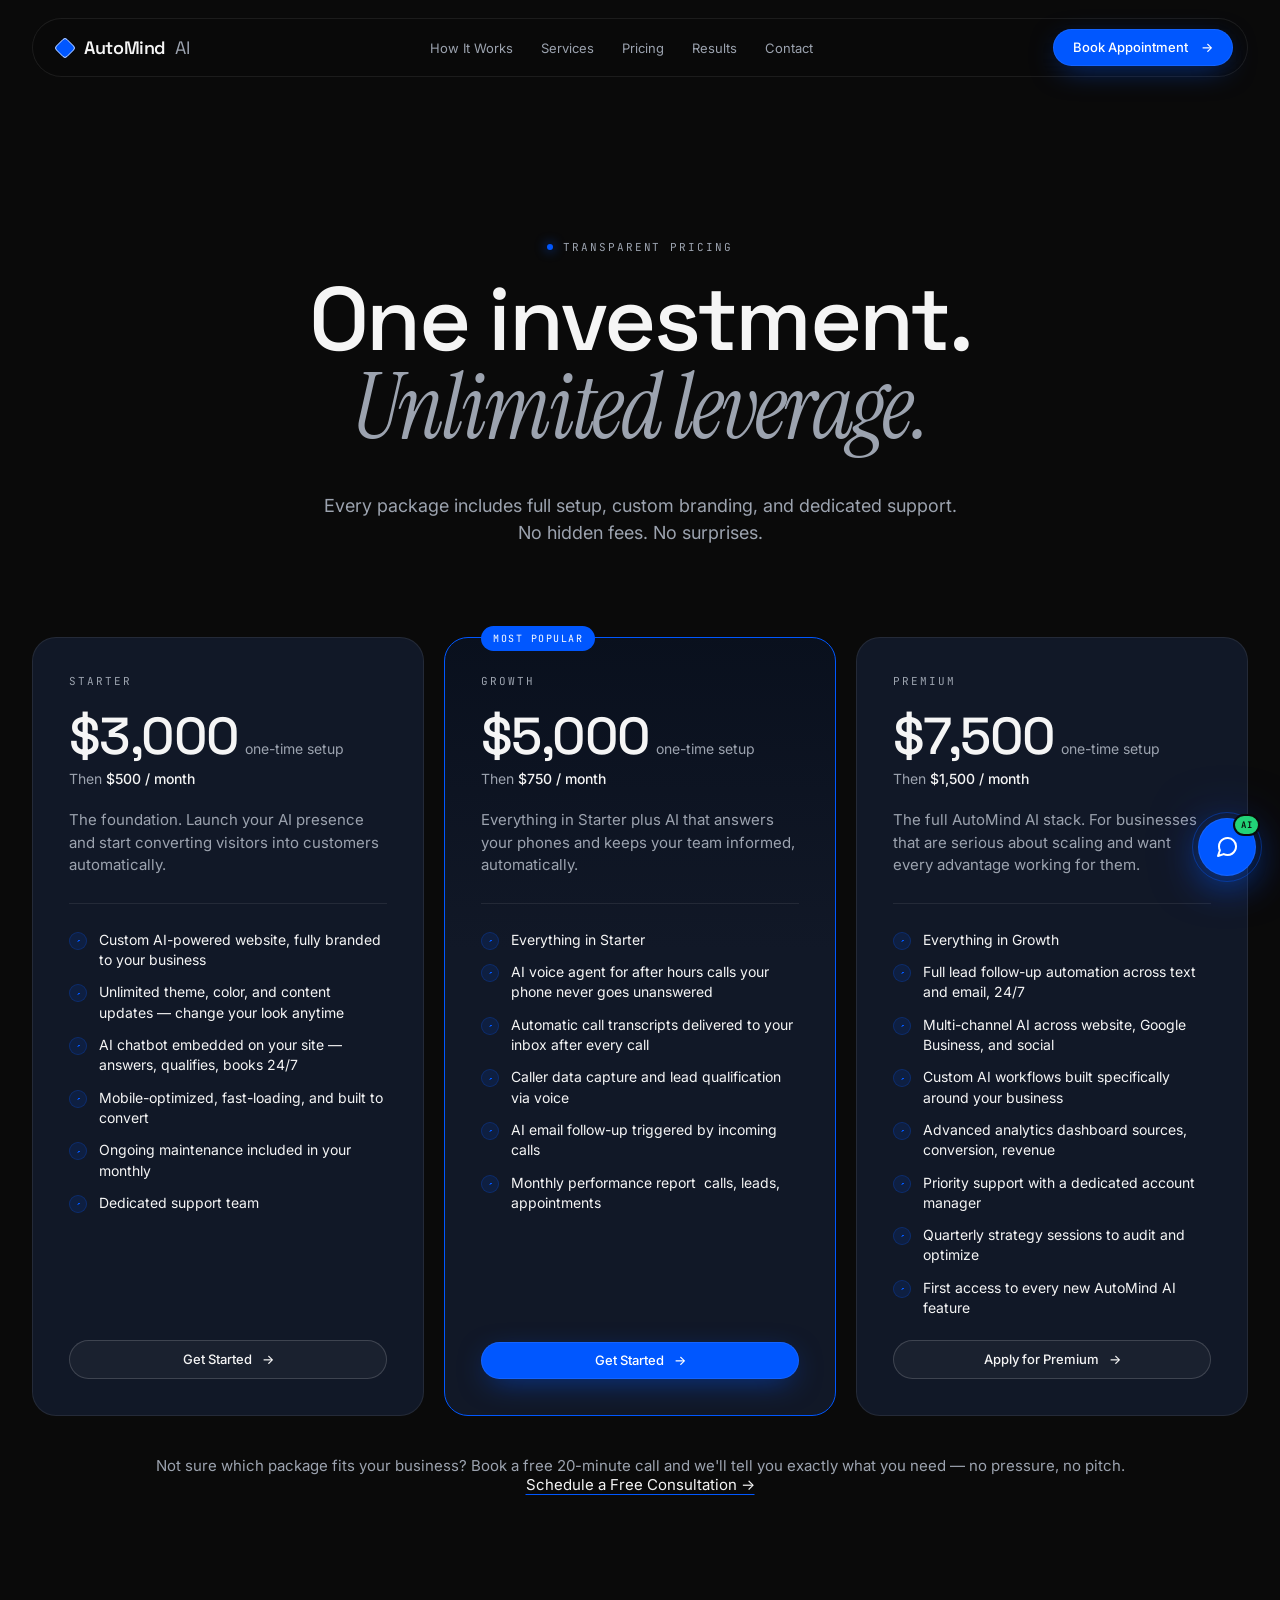
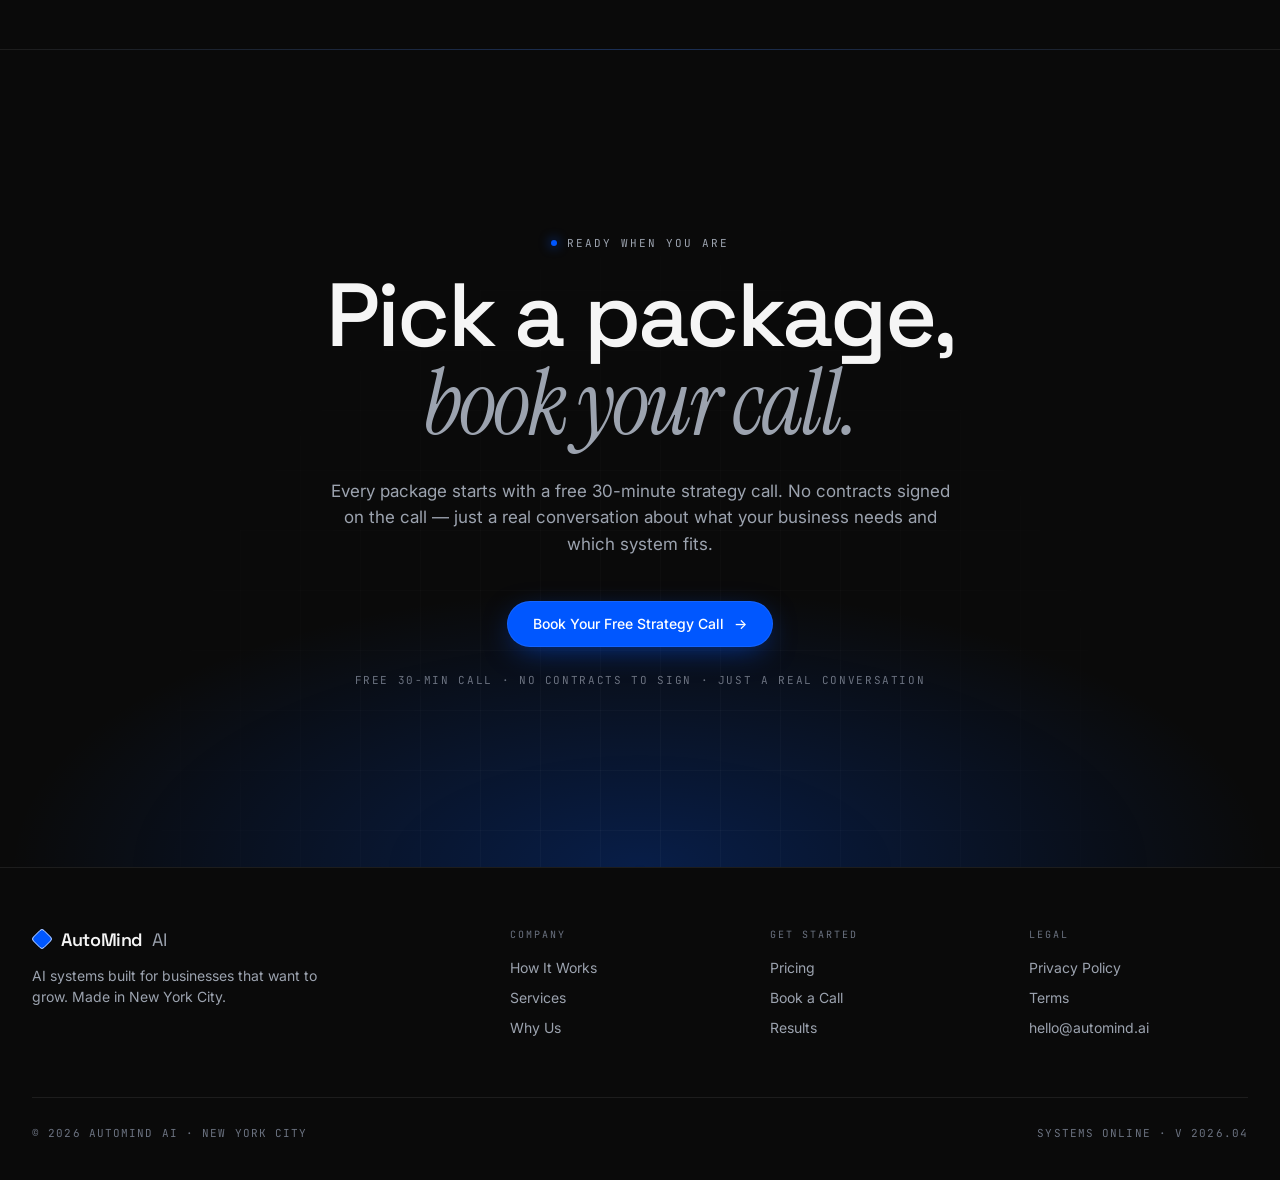
==== pricing.html @ 64a2c680 "Split site into index, pricing, and booking pages - pricing.html: moved Pricing section out of homep" ====
<!DOCTYPE html><html lang="en"><head>


<meta charset="utf-8">
<meta name="viewport" content="width=device-width,initial-scale=1">
<script>
  history.scrollRestoration = 'manual';
  if (location.hash) history.replaceState(null, '', location.pathname + location.search);
  window.scrollTo(0, 0);
  window.addEventListener('load', function () { window.scrollTo(0, 0); });
</script>
<title>Pricing — AutoMind AI</title>
<meta name="description" content="AutoMind AI builds done-for-you artificial intelligence systems for New York City businesses — AI chat, voice agents, and lead follow-up automation.">
<link rel="preconnect" href="https://fonts.googleapis.com">
<link rel="preconnect" href="https://fonts.gstatic.com" crossorigin="">
<link href="https://fonts.googleapis.com/css2?family=Space+Grotesk:wght@400;500;600;700&amp;family=Inter:wght@400;500;600&amp;family=JetBrains+Mono:wght@400;500&amp;family=Instrument+Serif&amp;display=swap" rel="stylesheet">
<style>
/* AutoMind AI — shared styles */
html { scroll-behavior: smooth; }
body { overflow-anchor: none; cursor: default; }
* { user-select: none; }
input, textarea { user-select: text; }
a, button, [role="button"], .btn, nav a, .nav a { cursor: pointer; }
:root {
  --bg: #0A0A0A;
  --surface: #111827;
  --surface-2: #0E1420;
  --text: #F5F5F5;
  --text-muted: #9CA3AF;
  --text-dim: #6B7280;
  --accent: #0057FF;
  --accent-soft: rgba(0, 87, 255, 0.12);
  --accent-border: rgba(0, 87, 255, 0.24);
  --border: rgba(255, 255, 255, 0.08);
  --border-strong: rgba(255, 255, 255, 0.16);
  --border-blue: rgba(64, 120, 255, 0.22);
  --font-display: "Space Grotesk", "Inter", system-ui, sans-serif;
  --font-body: "Inter", system-ui, sans-serif;
  --font-mono: "JetBrains Mono", ui-monospace, monospace;
}
* { box-sizing: border-box; }
html, body { margin: 0; padding: 0; background: var(--bg); color: var(--text); font-family: var(--font-body); -webkit-font-smoothing: antialiased; }
body { overflow-x: hidden; }
a { color: inherit; text-decoration: none; }
button { font-family: inherit; cursor: pointer; border: none; background: none; color: inherit; }
.eyebrow { font-family: var(--font-mono); font-size: 11px; letter-spacing: 0.18em; text-transform: uppercase; color: var(--text-muted); display: inline-flex; align-items: center; gap: 10px; }
.eyebrow::before { content: ""; width: 6px; height: 6px; border-radius: 50%; background: var(--accent); box-shadow: 0 0 12px var(--accent); }
.h1, .h2, .h3 { font-family: var(--font-display); font-weight: 500; letter-spacing: -0.03em; line-height: 0.98; margin: 0; text-wrap: balance; }
.h1 { font-size: clamp(44px, 7vw, 104px); }
.h2 { font-size: clamp(36px, 5.2vw, 72px); }
.h3 { font-size: clamp(22px, 2.2vw, 30px); font-weight: 500; letter-spacing: -0.02em; line-height: 1.1; }
.dim { color: var(--text-muted); font-style: normal; }
.body-text { color: var(--text-muted); font-size: 17px; line-height: 1.55; max-width: 58ch; text-wrap: pretty; }
.container { max-width: 1280px; margin: 0 auto; padding: 0 32px; }
section { padding: 140px 0; border-top: 1px solid var(--border); position: relative; }
section:first-of-type { border-top: none; }
.nav { position: fixed; top: 0; left: 0; right: 0; z-index: 100; padding: 18px 32px; display: flex; justify-content: center; pointer-events: none; }
.nav-inner { pointer-events: auto; display: flex; align-items: center; justify-content: space-between; width: 100%; max-width: 1280px; padding: 10px 14px 10px 22px; background: rgba(10, 10, 10, 0.55); backdrop-filter: blur(18px) saturate(150%); -webkit-backdrop-filter: blur(18px) saturate(150%); border: 1px solid var(--border); border-radius: 999px; }
.logo { font-family: var(--font-display); font-weight: 600; font-size: 18px; letter-spacing: -0.02em; display: flex; align-items: center; gap: 9px; }
.logo-mark { width: 20px; height: 20px; position: relative; display: inline-block; }
.logo-mark::before, .logo-mark::after { content: ""; position: absolute; inset: 0; border-radius: 4px; }
.logo-mark::before { background: var(--accent); transform: rotate(45deg) scale(0.78); }
.logo-mark::after { border: 1.5px solid var(--text); border-radius: 4px; transform: rotate(45deg) scale(0.78); }
.nav-links { display: flex; gap: 28px; font-size: 13px; color: var(--text-muted); }
.nav-links a { transition: color 0.2s; }
.nav-links a:hover { color: var(--text); }
.btn { display: inline-flex; align-items: center; gap: 10px; padding: 12px 20px; border-radius: 999px; font-size: 13px; font-weight: 500; transition: all 0.22s ease; white-space: nowrap; line-height: 1; }
.btn-primary { background: var(--accent); color: #fff; box-shadow: 0 0 0 1px rgba(255,255,255,0.08) inset, 0 8px 30px -8px rgba(0, 87, 255, 0.6); }
.btn-primary:hover { transform: translateY(-1px); box-shadow: 0 0 0 1px rgba(255,255,255,0.12) inset, 0 14px 38px -10px rgba(0, 87, 255, 0.85); }
.btn-ghost { background: rgba(255,255,255,0.04); border: 1px solid var(--border-strong); color: var(--text); }
.btn-ghost:hover { background: rgba(255,255,255,0.08); border-color: rgba(255,255,255,0.28); }
.btn-lg { padding: 16px 26px; font-size: 14px; }
.arrow { display: inline-block; transition: transform 0.2s; }
.btn:hover .arrow { transform: translateX(3px); }
.hero { position: relative; min-height: 100vh; padding: 0; border-top: none; overflow: hidden; display: flex; align-items: center; }
.hero-video { position: absolute; inset: 0; width: 100%; height: 100%; object-fit: cover; z-index: 0; filter: brightness(0.55) contrast(1.05) saturate(0.9); }
.hero-overlay { position: absolute; inset: 0; z-index: 1; background: linear-gradient(90deg, rgba(10,10,10,0.92) 0%, rgba(10,10,10,0.55) 45%, rgba(10,10,10,0.15) 80%, rgba(10,10,10,0.6) 100%), linear-gradient(180deg, rgba(10,10,10,0.4) 0%, rgba(10,10,10,0) 30%, rgba(10,10,10,0) 70%, rgba(10,10,10,0.95) 100%); }
.hero-grid { position: absolute; inset: 0; z-index: 2; background-image: linear-gradient(rgba(255,255,255,0.025) 1px, transparent 1px), linear-gradient(90deg, rgba(255,255,255,0.025) 1px, transparent 1px); background-size: 72px 72px; mask-image: radial-gradient(ellipse at center, black 30%, transparent 80%); -webkit-mask-image: radial-gradient(ellipse at center, black 30%, transparent 80%); }
.hero-content { position: relative; z-index: 3; width: 100%; padding: 160px 32px 120px; }
.hero-inner { max-width: 980px; margin-left: max(32px, calc((100vw - 1280px)/2 + 32px)); }
.hero h1 { font-family: var(--font-display); font-weight: 500; font-size: clamp(52px, 8vw, 120px); line-height: 0.94; letter-spacing: -0.04em; margin: 22px 0 0; max-width: 15ch; text-wrap: balance; }
.hero h1 em { font-style: italic; font-family: "Instrument Serif", "Space Grotesk", serif; font-weight: 400; color: var(--text-muted); }
.hero-sub { margin: 30px 0 0; max-width: 56ch; color: var(--text-muted); font-size: 17px; line-height: 1.55; }
.hero-ctas { margin-top: 44px; display: flex; gap: 14px; flex-wrap: wrap; }
.hero-trust { margin-top: 36px; display: flex; gap: 20px; align-items: center; font-family: var(--font-mono); font-size: 11px; color: var(--text-dim); letter-spacing: 0.1em; text-transform: uppercase; flex-wrap: wrap; }
.hero-trust .dot { width: 4px; height: 4px; border-radius: 50%; background: var(--text-dim); }
.hero-meta { position: absolute; z-index: 3; bottom: 36px; right: 36px; display: flex; flex-direction: column; align-items: flex-end; gap: 6px; font-family: var(--font-mono); font-size: 10px; letter-spacing: 0.15em; text-transform: uppercase; color: var(--text-dim); }
.hero-meta .live { display: flex; align-items: center; gap: 8px; color: var(--text); }
.hero-meta .live::before { content: ""; width: 6px; height: 6px; border-radius: 50%; background: #22d377; box-shadow: 0 0 10px #22d377; animation: pulse 1.8s ease-in-out infinite; }
@keyframes pulse { 0%, 100% { opacity: 1; } 50% { opacity: 0.3; } }
.hero-corner { position: absolute; z-index: 3; bottom: 36px; left: 36px; font-family: var(--font-mono); font-size: 10px; letter-spacing: 0.15em; text-transform: uppercase; color: var(--text-dim); display: flex; gap: 14px; }
.trust-bar { padding: 48px 0; border-top: 1px solid var(--border); border-bottom: 1px solid var(--border); overflow: hidden; }
.trust-bar .label { font-family: var(--font-mono); font-size: 10px; letter-spacing: 0.2em; text-transform: uppercase; color: var(--text-dim); text-align: center; margin-bottom: 28px; }
.marquee { display: flex; overflow: hidden; mask-image: linear-gradient(90deg, transparent, black 10%, black 90%, transparent); }
.marquee-track { display: flex; gap: 56px; animation: marquee 38s linear infinite; flex-shrink: 0; padding-right: 56px; }
.marquee-track span { font-family: var(--font-display); font-size: 28px; font-weight: 400; letter-spacing: -0.01em; color: var(--text); white-space: nowrap; display: flex; align-items: center; gap: 56px; }
.marquee-track span::after { content: ""; width: 6px; height: 6px; border-radius: 50%; background: var(--accent); }
@keyframes marquee { to { transform: translateX(-100%); } }
.section-head { display: flex; flex-direction: column; gap: 22px; margin-bottom: 72px; max-width: 860px; }
.section-head.center { margin-left: auto; margin-right: auto; align-items: center; text-align: center; }
.section-head .body-text { font-size: 18px; }
.cards { display: grid; gap: 20px; }
.cards-3 { grid-template-columns: repeat(3, 1fr); }
.cards-2 { grid-template-columns: repeat(2, 1fr); }
.cards-4 { grid-template-columns: repeat(2, 1fr); }
@media (min-width: 980px) { .cards-4 { grid-template-columns: repeat(4, 1fr); } }
@media (max-width: 860px) { .cards-3, .cards-2, .cards-4 { grid-template-columns: 1fr; } .hero-inner { margin-left: 20px !important; } .nav-links { display: none; } section { padding: 90px 0; } }
.card { background: var(--surface); border: 1px solid var(--border); border-radius: 20px; padding: 28px; display: flex; flex-direction: column; gap: 16px; transition: border-color 0.25s, transform 0.25s, background 0.25s; min-height: 240px; position: relative; overflow: hidden; }
.card:hover { border-color: var(--border-blue); background: #131c2e; transform: translateY(-2px); }
.card .num { font-family: var(--font-mono); font-size: 11px; letter-spacing: 0.15em; text-transform: uppercase; color: var(--accent); }
.card h3 { font-family: var(--font-display); font-weight: 500; font-size: 22px; line-height: 1.2; letter-spacing: -0.02em; margin: 0; }
.card p { color: var(--text-muted); font-size: 15px; line-height: 1.55; margin: 0; }
.problem-stat { font-family: var(--font-display); font-weight: 500; font-size: 56px; letter-spacing: -0.03em; line-height: 1; color: var(--text); }
.problem-stat .suffix { color: var(--accent); }
.steps { display: grid; gap: 0; border: 1px solid var(--border); border-radius: 24px; overflow: hidden; background: var(--surface); }
.step { display: grid; grid-template-columns: 160px 1fr auto; gap: 48px; padding: 44px 44px; border-top: 1px solid var(--border); align-items: start; }
.step:first-child { border-top: none; }
.step-num { font-family: var(--font-mono); font-size: 12px; letter-spacing: 0.15em; text-transform: uppercase; color: var(--accent); padding-top: 8px; }
.step h3 { font-family: var(--font-display); font-size: 32px; font-weight: 500; letter-spacing: -0.02em; line-height: 1.05; margin: 0 0 14px; }
.step p { color: var(--text-muted); font-size: 16px; line-height: 1.55; margin: 0; max-width: 62ch; }
.step-time { font-family: var(--font-mono); font-size: 11px; letter-spacing: 0.12em; color: var(--text-dim); text-transform: uppercase; padding-top: 8px; white-space: nowrap; }
@media (max-width: 860px) { .step { grid-template-columns: 1fr; gap: 16px; padding: 32px 24px; } }
.pricing { display: grid; grid-template-columns: repeat(3, 1fr); gap: 20px; }
@media (max-width: 980px) { .pricing { grid-template-columns: 1fr; } }
.price-card { background: var(--surface); border: 1px solid var(--border); border-radius: 24px; padding: 36px; display: flex; flex-direction: column; gap: 22px; position: relative; }
.price-card.featured { border-color: var(--accent); background: linear-gradient(180deg, rgba(0,87,255,0.08), var(--surface) 40%); }
.price-card .tag { position: absolute; top: -12px; left: 36px; background: var(--accent); color: #fff; font-family: var(--font-mono); font-size: 10px; letter-spacing: 0.15em; text-transform: uppercase; padding: 6px 12px; border-radius: 999px; }
.price-card .name { font-family: var(--font-mono); font-size: 11px; letter-spacing: 0.18em; text-transform: uppercase; color: var(--text-muted); }
.price-card .setup { font-family: var(--font-display); font-weight: 500; font-size: 52px; letter-spacing: -0.03em; line-height: 1; color: var(--text); }
.price-card .setup span { font-size: 14px; color: var(--text-muted); font-weight: 400; letter-spacing: 0; margin-left: 6px; font-family: var(--font-body); }
.price-card .monthly { font-family: var(--font-body); font-size: 14px; color: var(--text-muted); }
.price-card .monthly strong { color: var(--text); font-weight: 500; }
.price-card .tagline { font-size: 15px; line-height: 1.5; color: var(--text-muted); }
.price-card ul { list-style: none; padding: 0; margin: 0; display: flex; flex-direction: column; gap: 12px; }
.price-card li { display: flex; gap: 12px; font-size: 14px; line-height: 1.45; color: var(--text); }
.price-card li::before { content: ""; flex-shrink: 0; width: 16px; height: 16px; border-radius: 50%; background: var(--accent-soft); border: 1px solid var(--accent-border); background-image: linear-gradient(135deg, transparent 40%, var(--accent) 40% 60%, transparent 60%); background-size: 9px 1.5px; background-repeat: no-repeat; background-position: center; margin-top: 2px; position: relative; }
.price-card .divider { height: 1px; background: var(--border); margin: 4px 0; }
.price-card .btn { justify-content: center; margin-top: auto; }
.pricing-foot { text-align: center; margin-top: 40px; color: var(--text-muted); font-size: 15px; }
.pricing-foot a { color: var(--text); text-decoration: underline; text-underline-offset: 4px; text-decoration-color: var(--accent); }
.stats { display: grid; grid-template-columns: repeat(3, 1fr); gap: 0; border: 1px solid var(--border); border-radius: 20px; overflow: hidden; }
.stat { padding: 36px 32px; border-left: 1px solid var(--border); display: flex; flex-direction: column; gap: 8px; }
.stat:first-child { border-left: none; }
.stat .val { font-family: var(--font-display); font-weight: 500; font-size: 56px; letter-spacing: -0.03em; line-height: 1; }
.stat .val span { color: var(--accent); }
.stat .lbl { font-family: var(--font-mono); font-size: 11px; letter-spacing: 0.15em; text-transform: uppercase; color: var(--text-muted); }
@media (max-width: 860px) { .stats { grid-template-columns: 1fr; } .stat { border-left: none; border-top: 1px solid var(--border); } .stat:first-child { border-top: none; } }
.quotes { display: grid; grid-template-columns: 1fr 1fr; gap: 20px; }
@media (max-width: 860px) { .quotes { grid-template-columns: 1fr; } }
.quote { background: var(--surface); border: 1px solid var(--border); border-radius: 20px; padding: 36px; display: flex; flex-direction: column; gap: 24px; }
.quote q { font-family: var(--font-display); font-size: 22px; font-weight: 400; line-height: 1.35; letter-spacing: -0.015em; quotes: "\201C" "\201D"; color: var(--text); }
.quote cite { font-style: normal; font-family: var(--font-mono); font-size: 11px; letter-spacing: 0.15em; text-transform: uppercase; color: var(--text-muted); margin-top: auto; }
.faq { display: flex; flex-direction: column; border-top: 1px solid var(--border); }
.faq details { border-bottom: 1px solid var(--border); padding: 24px 0; }
.faq summary { cursor: pointer; list-style: none; display: flex; justify-content: space-between; align-items: center; font-family: var(--font-display); font-size: 22px; font-weight: 500; letter-spacing: -0.015em; gap: 32px; }
.faq summary::-webkit-details-marker { display: none; }
.faq summary::after { content: "+"; font-family: var(--font-mono); color: var(--accent); font-size: 22px; transition: transform 0.2s; }
.faq details[open] summary::after { content: "\2013"; }
.faq p { color: var(--text-muted); font-size: 16px; line-height: 1.6; margin: 18px 0 0; max-width: 80ch; }
.final-cta { padding: 180px 0; position: relative; background: radial-gradient(ellipse 900px 400px at 50% 100%, rgba(0,87,255,0.25), transparent 70%), var(--bg); overflow: hidden; }
.final-cta::before { content: ""; position: absolute; inset: 0; pointer-events: none; background-image: linear-gradient(rgba(255,255,255,0.03) 1px, transparent 1px), linear-gradient(90deg, rgba(255,255,255,0.03) 1px, transparent 1px); background-size: 60px 60px; mask-image: radial-gradient(ellipse at center bottom, black, transparent 65%); -webkit-mask-image: radial-gradient(ellipse at center bottom, black, transparent 65%); }
.final-cta .container { position: relative; z-index: 1; text-align: center; }
.final-cta h2 { text-align: center; margin: 22px auto 0; max-width: 18ch; }
.final-cta .body-text { margin: 30px auto 44px; text-align: center; }
.final-cta .btn-foot { display: block; margin-top: 26px; font-family: var(--font-mono); font-size: 11px; letter-spacing: 0.15em; text-transform: uppercase; color: var(--text-dim); }
.why-card { background: var(--surface); border: 1px solid var(--border); border-radius: 20px; padding: 32px; display: flex; flex-direction: column; gap: 18px; min-height: 260px; }
.why-card .icon { width: 36px; height: 36px; border-radius: 10px; background: var(--accent-soft); border: 1px solid var(--accent-border); position: relative; display: flex; align-items: center; justify-content: center; }
.why-card .icon::before { content: ""; width: 10px; height: 10px; background: var(--accent); border-radius: 2px; }
.why-card h3 { font-family: var(--font-display); font-size: 22px; font-weight: 500; letter-spacing: -0.02em; margin: 0; line-height: 1.2; }
.why-card p { color: var(--text-muted); font-size: 15px; line-height: 1.55; margin: 0; }
.solution { display: grid; grid-template-columns: 1fr 1fr; gap: 80px; align-items: center; }
@media (max-width: 980px) { .solution { grid-template-columns: 1fr; gap: 40px; } }
.solution-visual { aspect-ratio: 1/1; border: 1px solid var(--border); border-radius: 24px; background: radial-gradient(circle at 30% 30%, rgba(0,87,255,0.35), transparent 55%), radial-gradient(circle at 70% 70%, rgba(0,87,255,0.15), transparent 55%), var(--surface); position: relative; overflow: hidden; }
.solution-visual::before { content: ""; position: absolute; inset: 0; background-image: linear-gradient(rgba(255,255,255,0.05) 1px, transparent 1px), linear-gradient(90deg, rgba(255,255,255,0.05) 1px, transparent 1px); background-size: 40px 40px; }
.solution-visual .pulse { position: absolute; top: 50%; left: 50%; width: 80px; height: 80px; border-radius: 50%; background: var(--accent); transform: translate(-50%, -50%); box-shadow: 0 0 60px rgba(0,87,255,0.6); }
.solution-visual .ring { position: absolute; top: 50%; left: 50%; border-radius: 50%; border: 1px solid rgba(0,87,255,0.3); transform: translate(-50%, -50%); animation: ringPulse 3.5s ease-out infinite; }
.solution-visual .ring:nth-child(2) { animation-delay: 0.8s; }
.solution-visual .ring:nth-child(3) { animation-delay: 1.6s; }
@keyframes ringPulse { 0% { width: 80px; height: 80px; opacity: 0.9; } 100% { width: 90%; height: 90%; opacity: 0; } }
.solution-visual .code { position: absolute; bottom: 20px; left: 20px; right: 20px; font-family: var(--font-mono); font-size: 11px; color: var(--text-dim); display: flex; flex-direction: column; gap: 4px; }
.solution-visual .code span { display: block; }
.solution-visual .code .green { color: #22d377; }
footer { border-top: 1px solid var(--border); padding: 60px 0 40px; }
.footer-grid { display: grid; grid-template-columns: 2fr 1fr 1fr 1fr; gap: 40px; margin-bottom: 60px; }
@media (max-width: 860px) { .footer-grid { grid-template-columns: 1fr 1fr; } }
.footer-brand { max-width: 320px; }
.footer-brand p { color: var(--text-muted); font-size: 14px; line-height: 1.5; margin: 14px 0 0; }
.footer-col h4 { font-family: var(--font-mono); font-size: 10px; letter-spacing: 0.2em; text-transform: uppercase; color: var(--text-dim); margin: 0 0 16px; font-weight: 400; }
.footer-col ul { list-style: none; padding: 0; margin: 0; display: flex; flex-direction: column; gap: 10px; }
.footer-col a { font-size: 14px; color: var(--text-muted); transition: color 0.2s; }
.footer-col a:hover { color: var(--text); }
.footer-bottom { display: flex; justify-content: space-between; align-items: center; padding-top: 28px; border-top: 1px solid var(--border); font-family: var(--font-mono); font-size: 11px; letter-spacing: 0.1em; text-transform: uppercase; color: var(--text-dim); }
@media (max-width: 860px) { .footer-bottom { flex-direction: column; gap: 16px; } }
.fade-in { opacity: 0; transform: translateY(18px); animation: fadeRise 0.8s cubic-bezier(0.2, 0.7, 0.2, 1) forwards; }
.fade-in.d1 { animation-delay: 0.12s; }
.fade-in.d2 { animation-delay: 0.24s; }
.fade-in.d3 { animation-delay: 0.36s; }
.fade-in.d4 { animation-delay: 0.48s; }
.fade-in.d5 { animation-delay: 0.6s; }
@keyframes fadeRise { to { opacity: 1; transform: translateY(0); } }
</style>
</head>
<body>

<!-- NAV -->
<nav class="nav">
  <div class="nav-inner">
    <a href="index.html" class="logo"><span class="logo-mark"></span>AutoMind <span style="color:var(--text-muted);font-weight:400;">AI</span></a>
    <div class="nav-links">
      <a href="index.html#process">How It Works</a>
      <a href="index.html#services">Services</a>
      <a href="pricing.html">Pricing</a>
      <a href="index.html#results">Results</a>
      <a href="booking.html">Contact</a>
    </div>
    <a href="booking.html" class="btn btn-primary">Book Appointment&nbsp;<span class="arrow">→</span></a>
  </div>
</nav>

<main style="padding-top: 100px;">
<!-- PRICING -->
<section id="pricing">
  <div class="container">
    <div class="section-head center">
      <span class="eyebrow">Transparent pricing</span>
      <h2 class="h1" style="text-align:center;">One investment.<br><em class="dim" style="font-family:'Instrument Serif',serif;font-style:italic;font-weight:400;">Unlimited leverage.</em></h2>
      <p class="body-text" style="text-align:center;">Every package includes full setup, custom branding, and dedicated support. No hidden fees. No surprises.</p>
    </div>

    <div class="pricing">
      <div class="price-card">
        <span class="name">Starter</span>
        <div>
          <div class="setup">$3,000<span>one-time setup</span></div>
          <div class="monthly" style="margin-top:8px;">Then <strong>$500 / month</strong></div>
        </div>
        <div class="tagline">The foundation. Launch your AI presence and start converting visitors into customers automatically.</div>
        <div class="divider"></div>
        <ul>
          <li>Custom AI-powered website, fully branded to your business</li>
          <li>Unlimited theme, color, and content updates — change your look anytime</li>
          <li>AI chatbot embedded on your site — answers, qualifies, books 24/7</li>
          <li>Mobile-optimized, fast-loading, and built to convert</li>
          <li>Ongoing maintenance included in your monthly</li>
          <li>Dedicated support team</li>
        </ul>
        <a href="booking.html" class="btn btn-ghost">Get Started <span class="arrow">→</span></a>
      </div>

      <div class="price-card featured">
        <span class="tag">Most Popular</span>
        <span class="name">Growth</span>
        <div>
          <div class="setup">$5,000<span>one-time setup</span></div>
          <div class="monthly" style="margin-top:8px;">Then <strong>$750 / month</strong></div>
        </div>
        <div class="tagline" data-cc-id="cc-14" style="">Everything in Starter plus AI that answers your phones and keeps your team informed, automatically.</div>
        <div class="divider"></div>
        <ul>
          <li>Everything in Starter</li>
          <li data-cc-id="cc-10" style="">AI voice agent for after hours calls your phone never goes unanswered</li>
          <li>Automatic call transcripts delivered to your inbox after every call</li>
          <li>Caller data capture and lead qualification via voice</li>
          <li>AI email follow-up triggered by incoming calls</li>
          <li data-cc-id="cc-11" style="">Monthly performance report &nbsp;calls, leads, appointments</li>
        </ul>
        <a href="booking.html" class="btn btn-primary">Get Started <span class="arrow">→</span></a>
      </div>

      <div class="price-card">
        <span class="name">Premium</span>
        <div>
          <div class="setup">$7,500<span>one-time setup</span></div>
          <div class="monthly" style="margin-top:8px;">Then <strong>$1,500 / month</strong></div>
        </div>
        <div class="tagline">The full AutoMind AI stack. For businesses that are serious about scaling and want every advantage working for them.</div>
        <div class="divider"></div>
        <ul>
          <li>Everything in Growth</li>
          <li>Full lead follow-up automation across text and email, 24/7</li>
          <li>Multi-channel AI across website, Google Business, and social</li>
          <li data-cc-id="cc-13" style="">Custom AI workflows built specifically around your business</li>
          <li data-cc-id="cc-12" style="">Advanced analytics dashboard sources, conversion, revenue</li>
          <li>Priority support with a dedicated account manager</li>
          <li>Quarterly strategy sessions to audit and optimize</li>
          <li>First access to every new AutoMind AI feature</li>
        </ul>
        <a href="booking.html" class="btn btn-ghost">Apply for Premium <span class="arrow">→</span></a>
      </div>
    </div>

    <p class="pricing-foot">Not sure which package fits your business? Book a free 20-minute call and we'll tell you exactly what you need — no pressure, no pitch. <br><a href="booking.html">Schedule a Free Consultation →</a></p>
  </div>
</section>
<!-- PRICING PAGE FINAL CTA -->
<section class="final-cta">
  <div class="container">
    <span class="eyebrow">Ready when you are</span>
    <h2 class="h1">Pick a package,<br><em class="dim" style="font-family:'Instrument Serif',serif;font-style:italic;font-weight:400;">book your call.</em></h2>
    <p class="body-text">Every package starts with a free 30-minute strategy call. No contracts signed on the call — just a real conversation about what your business needs and which system fits.</p>
    <a href="booking.html" class="btn btn-primary btn-lg">Book Your Free Strategy Call <span class="arrow">→</span></a>
    <span class="btn-foot">Free 30-min call · No contracts to sign · Just a real conversation</span>
  </div>
</section>
</main>

<!-- FOOTER -->
<footer>
  <div class="container">
    <div class="footer-grid">
      <div class="footer-brand">
        <div class="logo"><span class="logo-mark"></span>AutoMind <span style="color:var(--text-muted);font-weight:400;">AI</span></div>
        <p>AI systems built for businesses that want to grow. Made in New York City.</p>
      </div>
      <div class="footer-col">
        <h4>Company</h4>
        <ul>
          <li><a href="index.html#process">How It Works</a></li>
          <li><a href="index.html#services">Services</a></li>
          <li><a href="index.html#why">Why Us</a></li>
        </ul>
      </div>
      <div class="footer-col">
        <h4>Get Started</h4>
        <ul>
          <li><a href="pricing.html">Pricing</a></li>
          <li><a href="booking.html">Book a Call</a></li>
          <li><a href="index.html#results">Results</a></li>
        </ul>
      </div>
      <div class="footer-col">
        <h4>Legal</h4>
        <ul>
          <li><a href="#">Privacy Policy</a></li>
          <li><a href="#">Terms</a></li>
          <li><a href="mailto:hello@automind.ai">hello@automind.ai</a></li>
        </ul>
      </div>
    </div>
    <div class="footer-bottom">
      <span>© 2026 AutoMind AI · New York City</span>
      <span>Systems Online · v 2026.04</span>
    </div>
  </div>
</footer>

<!-- AI CHATBOT -->
<style>
  .chat-fab { position: fixed; bottom: 24px; right: 24px; z-index: 200; width: 58px; height: 58px; border-radius: 50%; background: var(--accent); box-shadow: 0 0 0 1px rgba(255,255,255,0.08) inset, 0 12px 40px -8px rgba(0,87,255,0.8), 0 0 60px -12px rgba(0,87,255,0.6); display: flex; align-items: center; justify-content: center; cursor: pointer; transition: transform 0.25s cubic-bezier(0.2,0.7,0.2,1); animation: fabPulse 2.6s ease-in-out infinite; }
  .chat-fab:hover { transform: scale(1.06); }
  .chat-fab::before { content: ""; position: absolute; inset: -6px; border-radius: 50%; border: 1px solid rgba(0,87,255,0.4); animation: fabRing 2.6s ease-out infinite; }
  @keyframes fabPulse { 0%,100% { box-shadow: 0 0 0 1px rgba(255,255,255,0.08) inset, 0 12px 40px -8px rgba(0,87,255,0.8), 0 0 60px -12px rgba(0,87,255,0.6); } 50% { box-shadow: 0 0 0 1px rgba(255,255,255,0.08) inset, 0 12px 40px -8px rgba(0,87,255,0.9), 0 0 80px -8px rgba(0,87,255,0.8); } }
  @keyframes fabRing { 0% { transform: scale(1); opacity: 0.6; } 100% { transform: scale(1.5); opacity: 0; } }
  .chat-fab svg { width: 24px; height: 24px; stroke: #fff; fill: none; stroke-width: 2; stroke-linecap: round; stroke-linejoin: round; }
  .chat-fab .badge { position: absolute; top: -4px; right: -4px; background: #22d377; color: #0a0a0a; font-family: var(--font-mono); font-size: 9px; font-weight: 600; padding: 3px 6px; border-radius: 999px; letter-spacing: 0.05em; border: 2px solid var(--bg); }
  .chat-panel { position: fixed; bottom: 24px; right: 24px; z-index: 201; width: min(400px, calc(100vw - 32px)); height: min(620px, calc(100vh - 120px)); background: #0E1420; border: 1px solid var(--border-strong); border-radius: 20px; display: none; flex-direction: column; overflow: hidden; box-shadow: 0 24px 80px -20px rgba(0,0,0,0.8), 0 0 0 1px rgba(0,87,255,0.08); transform: translateY(12px) scale(0.98); opacity: 0; transition: transform 0.28s cubic-bezier(0.2,0.7,0.2,1), opacity 0.22s; }
  .chat-panel.open { display: flex; transform: translateY(0) scale(1); opacity: 1; }
  .chat-header { padding: 16px 18px; border-bottom: 1px solid var(--border); display: flex; align-items: center; gap: 12px; background: rgba(0,87,255,0.04); }
  .chat-header .avatar { width: 34px; height: 34px; border-radius: 50%; background: var(--accent); display: flex; align-items: center; justify-content: center; flex-shrink: 0; position: relative; box-shadow: 0 0 20px -4px rgba(0,87,255,0.6); }
  .chat-header .avatar::before { content: ""; width: 10px; height: 10px; background: #fff; border-radius: 2px; transform: rotate(45deg); }
  .chat-header .info { flex: 1; min-width: 0; }
  .chat-header .name { font-family: var(--font-display); font-weight: 500; font-size: 15px; letter-spacing: -0.01em; color: var(--text); display: flex; align-items: center; gap: 8px; }
  .chat-header .name::after { content: ""; width: 7px; height: 7px; border-radius: 50%; background: #22d377; box-shadow: 0 0 8px #22d377; }
  .chat-header .status { font-family: var(--font-mono); font-size: 10px; letter-spacing: 0.12em; text-transform: uppercase; color: var(--text-dim); margin-top: 3px; }
  .chat-close { width: 30px; height: 30px; border-radius: 8px; display: flex; align-items: center; justify-content: center; color: var(--text-muted); transition: background 0.2s, color 0.2s; flex-shrink: 0; }
  .chat-close:hover { background: rgba(255,255,255,0.06); color: var(--text); }
  .chat-body { flex: 1; overflow-y: auto; padding: 18px; display: flex; flex-direction: column; gap: 14px; scrollbar-width: thin; }
  .chat-body::-webkit-scrollbar { width: 6px; }
  .chat-body::-webkit-scrollbar-thumb { background: rgba(255,255,255,0.12); border-radius: 999px; }
  .msg { max-width: 82%; padding: 11px 14px; border-radius: 14px; font-size: 14px; line-height: 1.5; white-space: pre-wrap; word-wrap: break-word; animation: msgIn 0.3s cubic-bezier(0.2,0.7,0.2,1); }
  @keyframes msgIn { from { opacity: 0; transform: translateY(6px); } to { opacity: 1; transform: translateY(0); } }
  .msg.bot { align-self: flex-start; background: #1a2234; color: var(--text); border-top-left-radius: 4px; }
  .msg.user { align-self: flex-end; background: var(--accent); color: #fff; border-top-right-radius: 4px; }
  .typing { align-self: flex-start; background: #1a2234; padding: 14px 16px; border-radius: 14px; border-top-left-radius: 4px; display: flex; gap: 5px; }
  .typing span { width: 6px; height: 6px; border-radius: 50%; background: var(--text-muted); animation: bounce 1.2s ease-in-out infinite; }
  .typing span:nth-child(2) { animation-delay: 0.15s; }
  .typing span:nth-child(3) { animation-delay: 0.3s; }
  @keyframes bounce { 0%, 60%, 100% { transform: translateY(0); opacity: 0.4; } 30% { transform: translateY(-4px); opacity: 1; } }
  .chat-suggest { display: flex; flex-wrap: wrap; gap: 6px; padding: 0 18px 8px; }
  .chat-suggest button { font-family: var(--font-body); font-size: 12px; color: var(--text); padding: 7px 12px; border-radius: 999px; background: rgba(0,87,255,0.08); border: 1px solid var(--accent-border); transition: background 0.2s, border-color 0.2s; }
  .chat-suggest button:hover { background: rgba(0,87,255,0.16); border-color: rgba(0,87,255,0.5); }
  .chat-input { padding: 14px 14px 16px; border-top: 1px solid var(--border); display: flex; gap: 8px; align-items: flex-end; background: #0b101a; }
  .chat-input textarea { flex: 1; resize: none; background: #151c2a; border: 1px solid var(--border); color: var(--text); font-family: var(--font-body); font-size: 14px; line-height: 1.4; padding: 11px 14px; border-radius: 12px; max-height: 120px; min-height: 42px; outline: none; transition: border-color 0.18s; }
  .chat-input textarea:focus { border-color: var(--accent); }
  .chat-input textarea::placeholder { color: var(--text-dim); }
  .chat-send { width: 42px; height: 42px; border-radius: 10px; background: var(--accent); display: flex; align-items: center; justify-content: center; transition: transform 0.15s, opacity 0.15s; flex-shrink: 0; }
  .chat-send:hover:not(:disabled) { transform: translateY(-1px); }
  .chat-send:disabled { opacity: 0.35; cursor: not-allowed; }
  .chat-send svg { width: 18px; height: 18px; stroke: #fff; fill: none; stroke-width: 2.2; stroke-linecap: round; stroke-linejoin: round; }
  .chat-foot { padding: 0 18px 12px; font-family: var(--font-mono); font-size: 9px; letter-spacing: 0.12em; text-transform: uppercase; color: var(--text-dim); text-align: center; }

  /* Cursor overrides — must come last to beat any prior rule */
  *, *::before, *::after { cursor: default !important; }
  a, button, [role="button"], .btn, .cta, nav a, input[type="submit"], label { cursor: pointer !important; }
  input, textarea { cursor: text !important; }
</style>

<button class="chat-fab" id="chatFab" aria-label="Open chat">
  <svg viewBox="0 0 24 24"><path d="M21 11.5a8.38 8.38 0 0 1-.9 3.8 8.5 8.5 0 0 1-7.6 4.7 8.38 8.38 0 0 1-3.8-.9L3 21l1.9-5.7a8.38 8.38 0 0 1-.9-3.8 8.5 8.5 0 0 1 4.7-7.6 8.38 8.38 0 0 1 3.8-.9h.5a8.48 8.48 0 0 1 8 8v.5z"/></svg>
  <span class="badge">AI</span>
</button>

<div class="chat-panel" id="chatPanel" role="dialog" aria-label="AutoMind AI assistant">
  <div class="chat-header">
    <div class="avatar"></div>
    <div class="info">
      <div class="name">AutoMind Assistant</div>
      <div class="status">Online · Replies instantly</div>
    </div>
    <button class="chat-close" id="chatClose" aria-label="Close chat">
      <svg width="16" height="16" viewBox="0 0 24 24" fill="none" stroke="currentColor" stroke-width="2" stroke-linecap="round" stroke-linejoin="round"><line x1="18" y1="6" x2="6" y2="18"/><line x1="6" y1="6" x2="18" y2="18"/></svg>
    </button>
  </div>
  <div class="chat-body" id="chatBody"></div>
  <div class="chat-suggest" id="chatSuggest">
    <button data-q="Which package is right for my business?">Which package fits me?</button>
    <button data-q="How does the AI voice agent work?">How does the voice agent work?</button>
    <button data-q="How long does setup take?">How long until I'm live?</button>
    <button data-q="I want to book a strategy call.">Book a call</button>
  </div>
  <div class="chat-input">
    <textarea id="chatInput" rows="1" placeholder="Ask about our AI systems…"></textarea>
    <button class="chat-send" id="chatSend" aria-label="Send">
      <svg viewBox="0 0 24 24"><line x1="22" y1="2" x2="11" y2="13"/><polygon points="22 2 15 22 11 13 2 9 22 2"/></svg>
    </button>
  </div>
  <div class="chat-foot">Powered by AutoMind AI · Replies may take a moment</div>
</div>

<script>
(() => {
  const fab = document.getElementById('chatFab');
  const panel = document.getElementById('chatPanel');
  const closeBtn = document.getElementById('chatClose');
  const body = document.getElementById('chatBody');
  const input = document.getElementById('chatInput');
  const send = document.getElementById('chatSend');
  const suggest = document.getElementById('chatSuggest');

  const SYSTEM = `You are the AutoMind AI website assistant. AutoMind AI is a done-for-you AI automation agency based in New York City that builds custom AI systems for businesses.

Packages:
- Starter: $3,000 setup + $500/mo — AI-powered website with built-in chatbot, ongoing maintenance, dedicated support.
- Growth (Most Popular): $5,000 setup + $750/mo — Everything in Starter + AI voice agent for after-hours calls, automatic call transcripts emailed to the team, voice lead qualification, monthly reports.
- Premium: $7,500 setup + $1,500/mo — Everything in Growth + full multi-channel lead follow-up (text/email), custom AI workflows, advanced analytics, dedicated account manager, quarterly strategy sessions.

Setup typically takes 7 business days (up to 14 for Premium). Month-to-month after an initial 3-month commitment. Unlimited updates and maintenance included.

Services: AI website + chatbot, AI voice agent (after-hours), lead follow-up automation, call transcripts + email summaries.

Be helpful, direct, and concise. Keep replies short and punchy (2–4 sentences max unless asked for detail). Confident, premium, NYC voice. No emojis. If the user wants to book or sign up, point them to the "Book a Free Strategy Call" button at the top of the page. If asked something outside AutoMind AI, politely redirect.`;

  const history = [];
  let isOpen = false;
  let isSending = false;

  function appendMessage(role, text) {
    const el = document.createElement('div');
    el.className = 'msg ' + role;
    el.textContent = text;
    body.appendChild(el);
    body.scrollTop = body.scrollHeight;
  }
  function showTyping() {
    const el = document.createElement('div');
    el.className = 'typing'; el.id = 'typingIndicator';
    el.innerHTML = '<span></span><span></span><span></span>';
    body.appendChild(el);
    body.scrollTop = body.scrollHeight;
  }
  function hideTyping() {
    const t = document.getElementById('typingIndicator');
    if (t) t.remove();
  }

  async function sendMessage(text) {
    if (!text.trim() || isSending) return;
    isSending = true;
    send.disabled = true;
    suggest.style.display = 'none';

    appendMessage('user', text);
    history.push({ role: 'user', content: text });
    input.value = ''; input.style.height = 'auto';
    showTyping();

    try {
      const reply = await window.claude.complete({ system: SYSTEM, messages: history });
      hideTyping();
      const replyText = typeof reply === 'string' ? reply : (reply?.content || "Sorry, I had trouble responding. Please try again.");
      appendMessage('bot', replyText.trim());
      history.push({ role: 'assistant', content: replyText.trim() });
    } catch (err) {
      hideTyping();
      appendMessage('bot', "Sorry — I couldn't reach the assistant right now. In the meantime, you can book a free 20-minute call with our team using the button at the top of the page.");
    } finally {
      isSending = false;
      send.disabled = false;
      input.focus();
    }
  }

  function openChat() {
    panel.classList.add('open');
    isOpen = true;
    if (history.length === 0) {
      setTimeout(() => {
        appendMessage('bot', "Hey — I'm AutoMind's assistant. I can help you figure out which package fits your business, explain how our AI systems work, or point you to the right next step.");
        setTimeout(() => appendMessage('bot', "What are you curious about?"), 500);
      }, 200);
    }
    setTimeout(() => input.focus(), 300);
  }
  function closeChat() {
    panel.classList.remove('open');
    isOpen = false;
  }

  fab.addEventListener('click', () => isOpen ? closeChat() : openChat());
  closeBtn.addEventListener('click', closeChat);
  suggest.addEventListener('click', (e) => {
    const btn = e.target.closest('button');
    if (btn) sendMessage(btn.dataset.q);
  });
  send.addEventListener('click', () => sendMessage(input.value));
  input.addEventListener('keydown', (e) => {
    if (e.key === 'Enter' && !e.shiftKey) { e.preventDefault(); sendMessage(input.value); }
  });
  input.addEventListener('input', () => {
    input.style.height = 'auto';
    input.style.height = Math.min(input.scrollHeight, 120) + 'px';
  });
})();
</script>


</body></html>
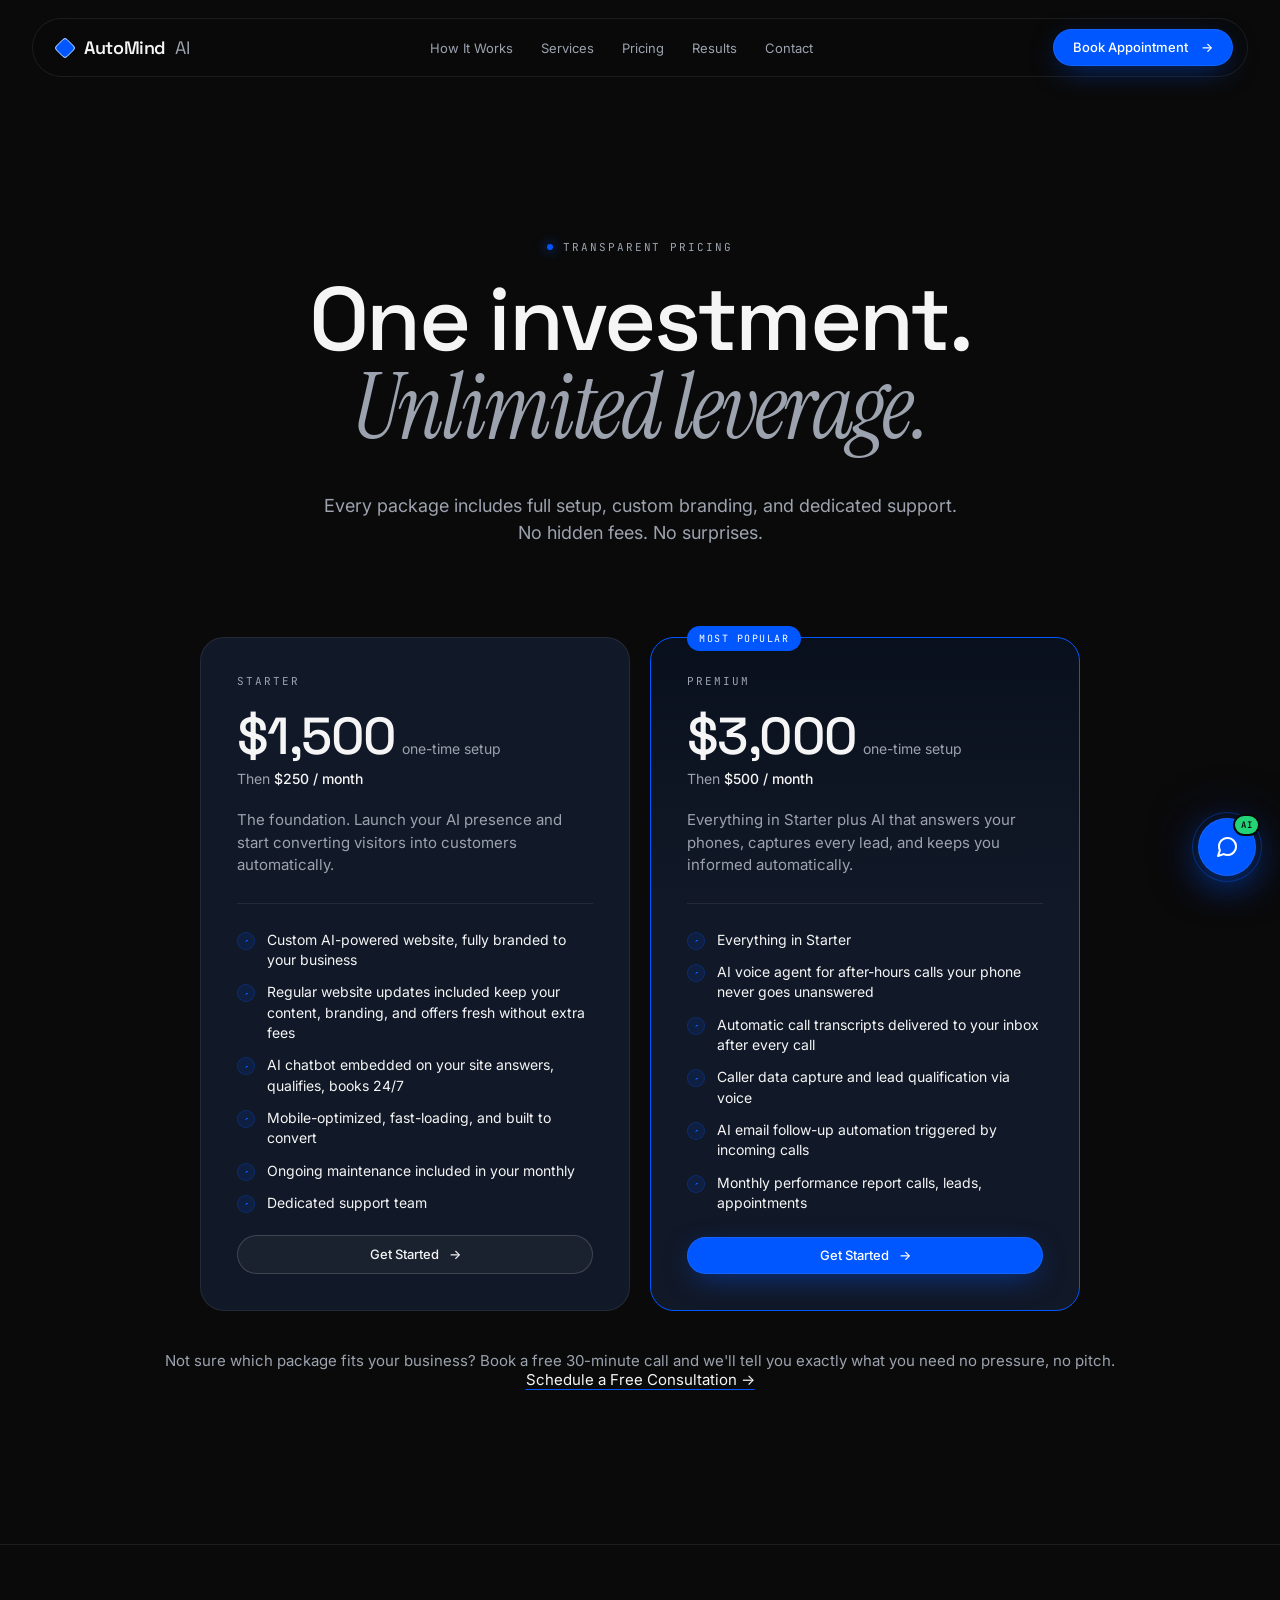
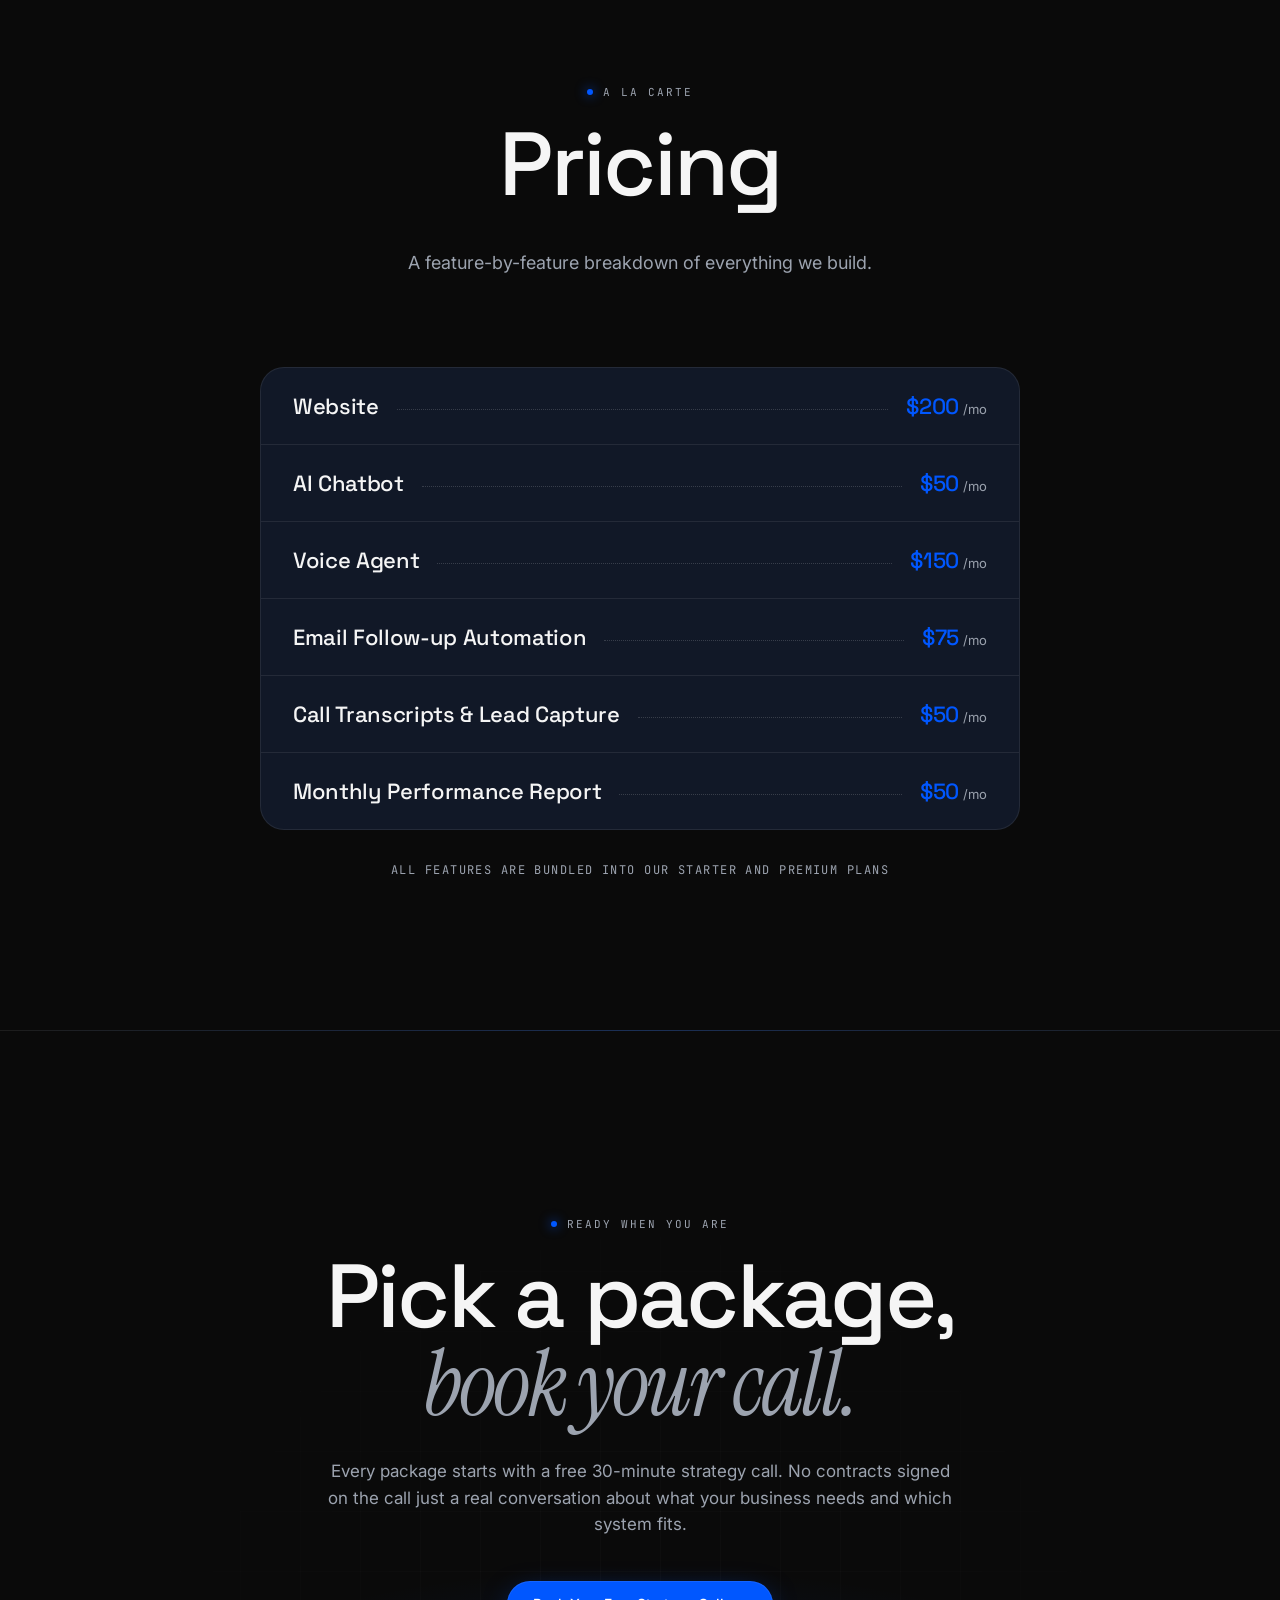
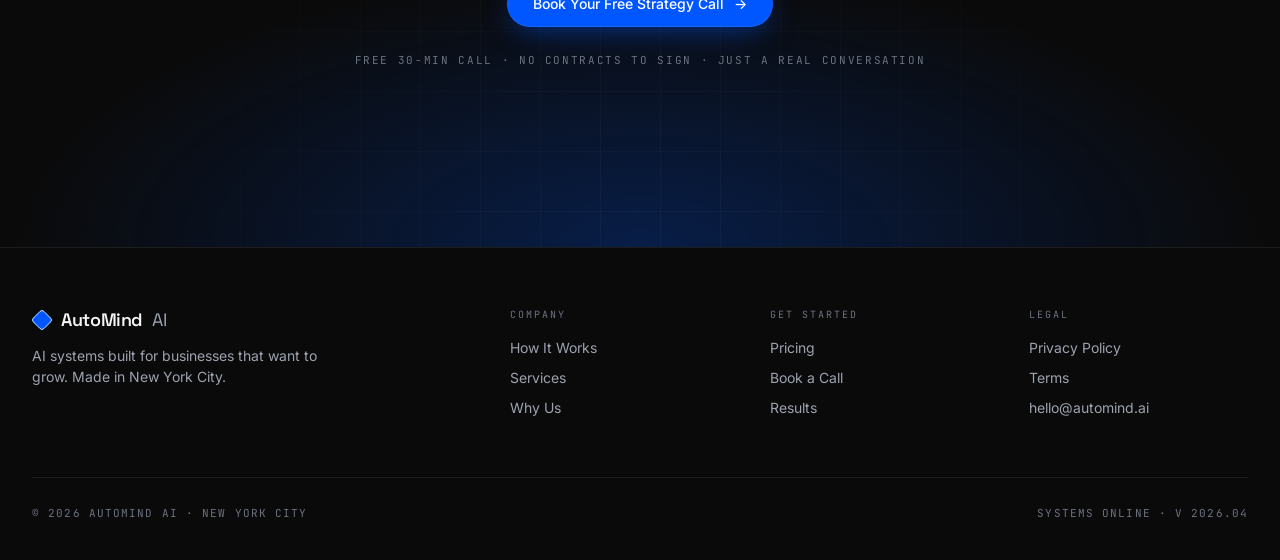
==== commit 98a24d0a: "Pricing: 2 plans + à la carte menu Replace 3-tier pricing with Starter ($1,500 + $250/mo) and Premiu" ====
--- a/pricing.html
+++ b/pricing.html
@@ -4,39 +4,39 @@
 <meta charset="utf-8">
 <meta name="viewport" content="width=device-width,initial-scale=1">
 <script>
-  history.scrollRestoration = 'manual';
-  if (location.hash) history.replaceState(null, '', location.pathname + location.search);
-  window.scrollTo(0, 0);
-  window.addEventListener('load', function () { window.scrollTo(0, 0); });
+ history.scrollRestoration = 'manual';
+ if (location.hash) history.replaceState(null, '', location.pathname + location.search);
+ window.scrollTo(0, 0);
+ window.addEventListener('load', function () { window.scrollTo(0, 0); });
 </script>
-<title>Pricing — AutoMind AI</title>
-<meta name="description" content="AutoMind AI builds done-for-you artificial intelligence systems for New York City businesses — AI chat, voice agents, and lead follow-up automation.">
+<title>Pricing AutoMind AI</title>
+<meta name="description" content="AutoMind AI builds done-for-you artificial intelligence systems for New York City businesses AI chat, voice agents, and lead follow-up automation.">
 <link rel="preconnect" href="https://fonts.googleapis.com">
 <link rel="preconnect" href="https://fonts.gstatic.com" crossorigin="">
 <link href="https://fonts.googleapis.com/css2?family=Space+Grotesk:wght@400;500;600;700&amp;family=Inter:wght@400;500;600&amp;family=JetBrains+Mono:wght@400;500&amp;family=Instrument+Serif&amp;display=swap" rel="stylesheet">
 <style>
-/* AutoMind AI — shared styles */
+/* AutoMind AI shared styles */
 html { scroll-behavior: smooth; }
 body { overflow-anchor: none; cursor: default; }
 * { user-select: none; }
 input, textarea { user-select: text; }
 a, button, [role="button"], .btn, nav a, .nav a { cursor: pointer; }
 :root {
-  --bg: #0A0A0A;
-  --surface: #111827;
-  --surface-2: #0E1420;
-  --text: #F5F5F5;
-  --text-muted: #9CA3AF;
-  --text-dim: #6B7280;
-  --accent: #0057FF;
-  --accent-soft: rgba(0, 87, 255, 0.12);
-  --accent-border: rgba(0, 87, 255, 0.24);
-  --border: rgba(255, 255, 255, 0.08);
-  --border-strong: rgba(255, 255, 255, 0.16);
-  --border-blue: rgba(64, 120, 255, 0.22);
-  --font-display: "Space Grotesk", "Inter", system-ui, sans-serif;
-  --font-body: "Inter", system-ui, sans-serif;
-  --font-mono: "JetBrains Mono", ui-monospace, monospace;
+ --bg: #0A0A0A;
+ --surface: #111827;
+ --surface-2: #0E1420;
+ --text: #F5F5F5;
+ --text-muted: #9CA3AF;
+ --text-dim: #6B7280;
+ --accent: #0057FF;
+ --accent-soft: rgba(0, 87, 255, 0.12);
+ --accent-border: rgba(0, 87, 255, 0.24);
+ --border: rgba(255, 255, 255, 0.08);
+ --border-strong: rgba(255, 255, 255, 0.16);
+ --border-blue: rgba(64, 120, 255, 0.22);
+ --font-display: "Space Grotesk", "Inter", system-ui, sans-serif;
+ --font-body: "Inter", system-ui, sans-serif;
+ --font-mono: "JetBrains Mono", ui-monospace, monospace;
 }
 * { box-sizing: border-box; }
 html, body { margin: 0; padding: 0; background: var(--bg); color: var(--text); font-family: var(--font-body); -webkit-font-smoothing: antialiased; }
@@ -120,8 +120,17 @@
 .step p { color: var(--text-muted); font-size: 16px; line-height: 1.55; margin: 0; max-width: 62ch; }
 .step-time { font-family: var(--font-mono); font-size: 11px; letter-spacing: 0.12em; color: var(--text-dim); text-transform: uppercase; padding-top: 8px; white-space: nowrap; }
 @media (max-width: 860px) { .step { grid-template-columns: 1fr; gap: 16px; padding: 32px 24px; } }
-.pricing { display: grid; grid-template-columns: repeat(3, 1fr); gap: 20px; }
-@media (max-width: 980px) { .pricing { grid-template-columns: 1fr; } }
+.pricing { display: grid; grid-template-columns: repeat(2, 1fr); gap: 20px; max-width: 880px; margin: 0 auto; }
+@media (max-width: 860px) { .pricing { grid-template-columns: 1fr; } }
+.menu-wrap { max-width: 760px; margin: 0 auto; border: 1px solid var(--border); border-radius: 24px; background: var(--surface); overflow: hidden; }
+.menu-row { display: flex; align-items: baseline; gap: 18px; padding: 24px 32px; border-top: 1px solid var(--border); }
+.menu-row:first-child { border-top: none; }
+.menu-row .menu-name { font-family: var(--font-display); font-weight: 500; font-size: 22px; letter-spacing: -0.015em; color: var(--text); white-space: nowrap; }
+.menu-row .menu-dots { flex: 1; border-bottom: 1px dotted var(--border-strong); transform: translateY(-4px); min-width: 20px; }
+.menu-row .menu-price { font-family: var(--font-display); font-weight: 500; font-size: 22px; letter-spacing: -0.015em; color: var(--accent); white-space: nowrap; }
+.menu-row .menu-price span { color: var(--text-muted); font-size: 13px; font-family: var(--font-body); font-weight: 400; margin-left: 4px; letter-spacing: 0; }
+.menu-note { text-align: center; margin-top: 32px; font-family: var(--font-mono); font-size: 12px; letter-spacing: 0.12em; text-transform: uppercase; color: var(--text-muted); }
+@media (max-width: 720px) { .menu-row { padding: 20px 22px; } .menu-row .menu-name, .menu-row .menu-price { font-size: 18px; } }
 .price-card { background: var(--surface); border: 1px solid var(--border); border-radius: 24px; padding: 36px; display: flex; flex-direction: column; gap: 22px; position: relative; }
 .price-card.featured { border-color: var(--accent); background: linear-gradient(180deg, rgba(0,87,255,0.08), var(--surface) 40%); }
 .price-card .tag { position: absolute; top: -12px; left: 36px; background: var(--accent); color: #fff; font-family: var(--font-mono); font-size: 10px; letter-spacing: 0.15em; text-transform: uppercase; padding: 6px 12px; border-radius: 999px; }
@@ -204,332 +213,348 @@
 
 <!-- NAV -->
 <nav class="nav">
-  <div class="nav-inner">
-    <a href="index.html" class="logo"><span class="logo-mark"></span>AutoMind <span style="color:var(--text-muted);font-weight:400;">AI</span></a>
-    <div class="nav-links">
-      <a href="index.html#process">How It Works</a>
-      <a href="index.html#services">Services</a>
-      <a href="pricing.html">Pricing</a>
-      <a href="index.html#results">Results</a>
-      <a href="booking.html">Contact</a>
-    </div>
-    <a href="booking.html" class="btn btn-primary">Book Appointment&nbsp;<span class="arrow">→</span></a>
-  </div>
+ <div class="nav-inner">
+  <a href="index.html" class="logo"><span class="logo-mark"></span>AutoMind <span style="color:var(--text-muted);font-weight:400;">AI</span></a>
+  <div class="nav-links">
+   <a href="index.html#process">How It Works</a>
+   <a href="index.html#services">Services</a>
+   <a href="pricing.html">Pricing</a>
+   <a href="index.html#results">Results</a>
+   <a href="booking.html">Contact</a>
+  </div>
+  <a href="booking.html" class="btn btn-primary">Book Appointment&nbsp;<span class="arrow">→</span></a>
+ </div>
 </nav>
 
 <main style="padding-top: 100px;">
 <!-- PRICING -->
 <section id="pricing">
-  <div class="container">
-    <div class="section-head center">
-      <span class="eyebrow">Transparent pricing</span>
-      <h2 class="h1" style="text-align:center;">One investment.<br><em class="dim" style="font-family:'Instrument Serif',serif;font-style:italic;font-weight:400;">Unlimited leverage.</em></h2>
-      <p class="body-text" style="text-align:center;">Every package includes full setup, custom branding, and dedicated support. No hidden fees. No surprises.</p>
+ <div class="container">
+  <div class="section-head center">
+   <span class="eyebrow">Transparent pricing</span>
+   <h2 class="h1" style="text-align:center;">One investment.<br><em class="dim" style="font-family:'Instrument Serif',serif;font-style:italic;font-weight:400;">Unlimited leverage.</em></h2>
+   <p class="body-text" style="text-align:center;">Every package includes full setup, custom branding, and dedicated support. No hidden fees. No surprises.</p>
+  </div>
+
+  <div class="pricing">
+   <div class="price-card">
+    <span class="name">Starter</span>
+    <div>
+     <div class="setup">$1,500<span>one-time setup</span></div>
+     <div class="monthly" style="margin-top:8px;">Then <strong>$250 / month</strong></div>
     </div>
-
-    <div class="pricing">
-      <div class="price-card">
-        <span class="name">Starter</span>
-        <div>
-          <div class="setup">$3,000<span>one-time setup</span></div>
-          <div class="monthly" style="margin-top:8px;">Then <strong>$500 / month</strong></div>
-        </div>
-        <div class="tagline">The foundation. Launch your AI presence and start converting visitors into customers automatically.</div>
-        <div class="divider"></div>
-        <ul>
-          <li>Custom AI-powered website, fully branded to your business</li>
-          <li>Unlimited theme, color, and content updates — change your look anytime</li>
-          <li>AI chatbot embedded on your site — answers, qualifies, books 24/7</li>
-          <li>Mobile-optimized, fast-loading, and built to convert</li>
-          <li>Ongoing maintenance included in your monthly</li>
-          <li>Dedicated support team</li>
-        </ul>
-        <a href="booking.html" class="btn btn-ghost">Get Started <span class="arrow">→</span></a>
-      </div>
-
-      <div class="price-card featured">
-        <span class="tag">Most Popular</span>
-        <span class="name">Growth</span>
-        <div>
-          <div class="setup">$5,000<span>one-time setup</span></div>
-          <div class="monthly" style="margin-top:8px;">Then <strong>$750 / month</strong></div>
-        </div>
-        <div class="tagline" data-cc-id="cc-14" style="">Everything in Starter plus AI that answers your phones and keeps your team informed, automatically.</div>
-        <div class="divider"></div>
-        <ul>
-          <li>Everything in Starter</li>
-          <li data-cc-id="cc-10" style="">AI voice agent for after hours calls your phone never goes unanswered</li>
-          <li>Automatic call transcripts delivered to your inbox after every call</li>
-          <li>Caller data capture and lead qualification via voice</li>
-          <li>AI email follow-up triggered by incoming calls</li>
-          <li data-cc-id="cc-11" style="">Monthly performance report &nbsp;calls, leads, appointments</li>
-        </ul>
-        <a href="booking.html" class="btn btn-primary">Get Started <span class="arrow">→</span></a>
-      </div>
-
-      <div class="price-card">
-        <span class="name">Premium</span>
-        <div>
-          <div class="setup">$7,500<span>one-time setup</span></div>
-          <div class="monthly" style="margin-top:8px;">Then <strong>$1,500 / month</strong></div>
-        </div>
-        <div class="tagline">The full AutoMind AI stack. For businesses that are serious about scaling and want every advantage working for them.</div>
-        <div class="divider"></div>
-        <ul>
-          <li>Everything in Growth</li>
-          <li>Full lead follow-up automation across text and email, 24/7</li>
-          <li>Multi-channel AI across website, Google Business, and social</li>
-          <li data-cc-id="cc-13" style="">Custom AI workflows built specifically around your business</li>
-          <li data-cc-id="cc-12" style="">Advanced analytics dashboard sources, conversion, revenue</li>
-          <li>Priority support with a dedicated account manager</li>
-          <li>Quarterly strategy sessions to audit and optimize</li>
-          <li>First access to every new AutoMind AI feature</li>
-        </ul>
-        <a href="booking.html" class="btn btn-ghost">Apply for Premium <span class="arrow">→</span></a>
-      </div>
+    <div class="tagline">The foundation. Launch your AI presence and start converting visitors into customers automatically.</div>
+    <div class="divider"></div>
+    <ul>
+     <li>Custom AI-powered website, fully branded to your business</li>
+     <li>Regular website updates included keep your content, branding, and offers fresh without extra fees</li>
+     <li>AI chatbot embedded on your site answers, qualifies, books 24/7</li>
+     <li>Mobile-optimized, fast-loading, and built to convert</li>
+     <li>Ongoing maintenance included in your monthly</li>
+     <li>Dedicated support team</li>
+    </ul>
+    <a href="booking.html" class="btn btn-ghost">Get Started <span class="arrow">→</span></a>
+   </div>
+
+   <div class="price-card featured">
+    <span class="tag">Most Popular</span>
+    <span class="name">Premium</span>
+    <div>
+     <div class="setup">$3,000<span>one-time setup</span></div>
+     <div class="monthly" style="margin-top:8px;">Then <strong>$500 / month</strong></div>
     </div>
-
-    <p class="pricing-foot">Not sure which package fits your business? Book a free 20-minute call and we'll tell you exactly what you need — no pressure, no pitch. <br><a href="booking.html">Schedule a Free Consultation →</a></p>
-  </div>
+    <div class="tagline">Everything in Starter plus AI that answers your phones, captures every lead, and keeps you informed automatically.</div>
+    <div class="divider"></div>
+    <ul>
+     <li>Everything in Starter</li>
+     <li>AI voice agent for after-hours calls your phone never goes unanswered</li>
+     <li>Automatic call transcripts delivered to your inbox after every call</li>
+     <li>Caller data capture and lead qualification via voice</li>
+     <li>AI email follow-up automation triggered by incoming calls</li>
+     <li>Monthly performance report calls, leads, appointments</li>
+    </ul>
+    <a href="booking.html" class="btn btn-primary">Get Started <span class="arrow">→</span></a>
+   </div>
+  </div>
+
+  <p class="pricing-foot">Not sure which package fits your business? Book a free 30-minute call and we'll tell you exactly what you need no pressure, no pitch. <br><a href="booking.html">Schedule a Free Consultation →</a></p>
+ </div>
+</section>
+
+<!-- A LA CARTE MENU -->
+<section id="menu">
+ <div class="container">
+  <div class="section-head center">
+   <span class="eyebrow">A la carte</span>
+   <h2 class="h1" style="text-align:center;">Pricing</h2>
+   <p class="body-text" style="text-align:center;">A feature-by-feature breakdown of everything we build.</p>
+  </div>
+  <div class="menu-wrap">
+   <div class="menu-row"><span class="menu-name">Website</span><span class="menu-dots"></span><span class="menu-price">$200<span>/mo</span></span></div>
+   <div class="menu-row"><span class="menu-name">AI Chatbot</span><span class="menu-dots"></span><span class="menu-price">$50<span>/mo</span></span></div>
+   <div class="menu-row"><span class="menu-name">Voice Agent</span><span class="menu-dots"></span><span class="menu-price">$150<span>/mo</span></span></div>
+   <div class="menu-row"><span class="menu-name">Email Follow-up Automation</span><span class="menu-dots"></span><span class="menu-price">$75<span>/mo</span></span></div>
+   <div class="menu-row"><span class="menu-name">Call Transcripts &amp; Lead Capture</span><span class="menu-dots"></span><span class="menu-price">$50<span>/mo</span></span></div>
+   <div class="menu-row"><span class="menu-name">Monthly Performance Report</span><span class="menu-dots"></span><span class="menu-price">$50<span>/mo</span></span></div>
+  </div>
+  <p class="menu-note">All features are bundled into our Starter and Premium plans</p>
+ </div>
 </section>
 <!-- PRICING PAGE FINAL CTA -->
 <section class="final-cta">
-  <div class="container">
-    <span class="eyebrow">Ready when you are</span>
-    <h2 class="h1">Pick a package,<br><em class="dim" style="font-family:'Instrument Serif',serif;font-style:italic;font-weight:400;">book your call.</em></h2>
-    <p class="body-text">Every package starts with a free 30-minute strategy call. No contracts signed on the call — just a real conversation about what your business needs and which system fits.</p>
-    <a href="booking.html" class="btn btn-primary btn-lg">Book Your Free Strategy Call <span class="arrow">→</span></a>
-    <span class="btn-foot">Free 30-min call · No contracts to sign · Just a real conversation</span>
-  </div>
+ <div class="container">
+  <span class="eyebrow">Ready when you are</span>
+  <h2 class="h1">Pick a package,<br><em class="dim" style="font-family:'Instrument Serif',serif;font-style:italic;font-weight:400;">book your call.</em></h2>
+  <p class="body-text">Every package starts with a free 30-minute strategy call. No contracts signed on the call just a real conversation about what your business needs and which system fits.</p>
+  <a href="booking.html" class="btn btn-primary btn-lg">Book Your Free Strategy Call <span class="arrow">→</span></a>
+  <span class="btn-foot">Free 30-min call · No contracts to sign · Just a real conversation</span>
+ </div>
 </section>
 </main>
 
 <!-- FOOTER -->
 <footer>
-  <div class="container">
-    <div class="footer-grid">
-      <div class="footer-brand">
-        <div class="logo"><span class="logo-mark"></span>AutoMind <span style="color:var(--text-muted);font-weight:400;">AI</span></div>
-        <p>AI systems built for businesses that want to grow. Made in New York City.</p>
-      </div>
-      <div class="footer-col">
-        <h4>Company</h4>
-        <ul>
-          <li><a href="index.html#process">How It Works</a></li>
-          <li><a href="index.html#services">Services</a></li>
-          <li><a href="index.html#why">Why Us</a></li>
-        </ul>
-      </div>
-      <div class="footer-col">
-        <h4>Get Started</h4>
-        <ul>
-          <li><a href="pricing.html">Pricing</a></li>
-          <li><a href="booking.html">Book a Call</a></li>
-          <li><a href="index.html#results">Results</a></li>
-        </ul>
-      </div>
-      <div class="footer-col">
-        <h4>Legal</h4>
-        <ul>
-          <li><a href="#">Privacy Policy</a></li>
-          <li><a href="#">Terms</a></li>
-          <li><a href="mailto:hello@automind.ai">hello@automind.ai</a></li>
-        </ul>
-      </div>
-    </div>
-    <div class="footer-bottom">
-      <span>© 2026 AutoMind AI · New York City</span>
-      <span>Systems Online · v 2026.04</span>
-    </div>
-  </div>
+ <div class="container">
+  <div class="footer-grid">
+   <div class="footer-brand">
+    <div class="logo"><span class="logo-mark"></span>AutoMind <span style="color:var(--text-muted);font-weight:400;">AI</span></div>
+    <p>AI systems built for businesses that want to grow. Made in New York City.</p>
+   </div>
+   <div class="footer-col">
+    <h4>Company</h4>
+    <ul>
+     <li><a href="index.html#process">How It Works</a></li>
+     <li><a href="index.html#services">Services</a></li>
+     <li><a href="index.html#why">Why Us</a></li>
+    </ul>
+   </div>
+   <div class="footer-col">
+    <h4>Get Started</h4>
+    <ul>
+     <li><a href="pricing.html">Pricing</a></li>
+     <li><a href="booking.html">Book a Call</a></li>
+     <li><a href="index.html#results">Results</a></li>
+    </ul>
+   </div>
+   <div class="footer-col">
+    <h4>Legal</h4>
+    <ul>
+     <li><a href="#">Privacy Policy</a></li>
+     <li><a href="#">Terms</a></li>
+     <li><a href="mailto:hello@automind.ai">hello@automind.ai</a></li>
+    </ul>
+   </div>
+  </div>
+  <div class="footer-bottom">
+   <span>© 2026 AutoMind AI · New York City</span>
+   <span>Systems Online · v 2026.04</span>
+  </div>
+ </div>
 </footer>
 
 <!-- AI CHATBOT -->
 <style>
-  .chat-fab { position: fixed; bottom: 24px; right: 24px; z-index: 200; width: 58px; height: 58px; border-radius: 50%; background: var(--accent); box-shadow: 0 0 0 1px rgba(255,255,255,0.08) inset, 0 12px 40px -8px rgba(0,87,255,0.8), 0 0 60px -12px rgba(0,87,255,0.6); display: flex; align-items: center; justify-content: center; cursor: pointer; transition: transform 0.25s cubic-bezier(0.2,0.7,0.2,1); animation: fabPulse 2.6s ease-in-out infinite; }
-  .chat-fab:hover { transform: scale(1.06); }
-  .chat-fab::before { content: ""; position: absolute; inset: -6px; border-radius: 50%; border: 1px solid rgba(0,87,255,0.4); animation: fabRing 2.6s ease-out infinite; }
-  @keyframes fabPulse { 0%,100% { box-shadow: 0 0 0 1px rgba(255,255,255,0.08) inset, 0 12px 40px -8px rgba(0,87,255,0.8), 0 0 60px -12px rgba(0,87,255,0.6); } 50% { box-shadow: 0 0 0 1px rgba(255,255,255,0.08) inset, 0 12px 40px -8px rgba(0,87,255,0.9), 0 0 80px -8px rgba(0,87,255,0.8); } }
-  @keyframes fabRing { 0% { transform: scale(1); opacity: 0.6; } 100% { transform: scale(1.5); opacity: 0; } }
-  .chat-fab svg { width: 24px; height: 24px; stroke: #fff; fill: none; stroke-width: 2; stroke-linecap: round; stroke-linejoin: round; }
-  .chat-fab .badge { position: absolute; top: -4px; right: -4px; background: #22d377; color: #0a0a0a; font-family: var(--font-mono); font-size: 9px; font-weight: 600; padding: 3px 6px; border-radius: 999px; letter-spacing: 0.05em; border: 2px solid var(--bg); }
-  .chat-panel { position: fixed; bottom: 24px; right: 24px; z-index: 201; width: min(400px, calc(100vw - 32px)); height: min(620px, calc(100vh - 120px)); background: #0E1420; border: 1px solid var(--border-strong); border-radius: 20px; display: none; flex-direction: column; overflow: hidden; box-shadow: 0 24px 80px -20px rgba(0,0,0,0.8), 0 0 0 1px rgba(0,87,255,0.08); transform: translateY(12px) scale(0.98); opacity: 0; transition: transform 0.28s cubic-bezier(0.2,0.7,0.2,1), opacity 0.22s; }
-  .chat-panel.open { display: flex; transform: translateY(0) scale(1); opacity: 1; }
-  .chat-header { padding: 16px 18px; border-bottom: 1px solid var(--border); display: flex; align-items: center; gap: 12px; background: rgba(0,87,255,0.04); }
-  .chat-header .avatar { width: 34px; height: 34px; border-radius: 50%; background: var(--accent); display: flex; align-items: center; justify-content: center; flex-shrink: 0; position: relative; box-shadow: 0 0 20px -4px rgba(0,87,255,0.6); }
-  .chat-header .avatar::before { content: ""; width: 10px; height: 10px; background: #fff; border-radius: 2px; transform: rotate(45deg); }
-  .chat-header .info { flex: 1; min-width: 0; }
-  .chat-header .name { font-family: var(--font-display); font-weight: 500; font-size: 15px; letter-spacing: -0.01em; color: var(--text); display: flex; align-items: center; gap: 8px; }
-  .chat-header .name::after { content: ""; width: 7px; height: 7px; border-radius: 50%; background: #22d377; box-shadow: 0 0 8px #22d377; }
-  .chat-header .status { font-family: var(--font-mono); font-size: 10px; letter-spacing: 0.12em; text-transform: uppercase; color: var(--text-dim); margin-top: 3px; }
-  .chat-close { width: 30px; height: 30px; border-radius: 8px; display: flex; align-items: center; justify-content: center; color: var(--text-muted); transition: background 0.2s, color 0.2s; flex-shrink: 0; }
-  .chat-close:hover { background: rgba(255,255,255,0.06); color: var(--text); }
-  .chat-body { flex: 1; overflow-y: auto; padding: 18px; display: flex; flex-direction: column; gap: 14px; scrollbar-width: thin; }
-  .chat-body::-webkit-scrollbar { width: 6px; }
-  .chat-body::-webkit-scrollbar-thumb { background: rgba(255,255,255,0.12); border-radius: 999px; }
-  .msg { max-width: 82%; padding: 11px 14px; border-radius: 14px; font-size: 14px; line-height: 1.5; white-space: pre-wrap; word-wrap: break-word; animation: msgIn 0.3s cubic-bezier(0.2,0.7,0.2,1); }
-  @keyframes msgIn { from { opacity: 0; transform: translateY(6px); } to { opacity: 1; transform: translateY(0); } }
-  .msg.bot { align-self: flex-start; background: #1a2234; color: var(--text); border-top-left-radius: 4px; }
-  .msg.user { align-self: flex-end; background: var(--accent); color: #fff; border-top-right-radius: 4px; }
-  .typing { align-self: flex-start; background: #1a2234; padding: 14px 16px; border-radius: 14px; border-top-left-radius: 4px; display: flex; gap: 5px; }
-  .typing span { width: 6px; height: 6px; border-radius: 50%; background: var(--text-muted); animation: bounce 1.2s ease-in-out infinite; }
-  .typing span:nth-child(2) { animation-delay: 0.15s; }
-  .typing span:nth-child(3) { animation-delay: 0.3s; }
-  @keyframes bounce { 0%, 60%, 100% { transform: translateY(0); opacity: 0.4; } 30% { transform: translateY(-4px); opacity: 1; } }
-  .chat-suggest { display: flex; flex-wrap: wrap; gap: 6px; padding: 0 18px 8px; }
-  .chat-suggest button { font-family: var(--font-body); font-size: 12px; color: var(--text); padding: 7px 12px; border-radius: 999px; background: rgba(0,87,255,0.08); border: 1px solid var(--accent-border); transition: background 0.2s, border-color 0.2s; }
-  .chat-suggest button:hover { background: rgba(0,87,255,0.16); border-color: rgba(0,87,255,0.5); }
-  .chat-input { padding: 14px 14px 16px; border-top: 1px solid var(--border); display: flex; gap: 8px; align-items: flex-end; background: #0b101a; }
-  .chat-input textarea { flex: 1; resize: none; background: #151c2a; border: 1px solid var(--border); color: var(--text); font-family: var(--font-body); font-size: 14px; line-height: 1.4; padding: 11px 14px; border-radius: 12px; max-height: 120px; min-height: 42px; outline: none; transition: border-color 0.18s; }
-  .chat-input textarea:focus { border-color: var(--accent); }
-  .chat-input textarea::placeholder { color: var(--text-dim); }
-  .chat-send { width: 42px; height: 42px; border-radius: 10px; background: var(--accent); display: flex; align-items: center; justify-content: center; transition: transform 0.15s, opacity 0.15s; flex-shrink: 0; }
-  .chat-send:hover:not(:disabled) { transform: translateY(-1px); }
-  .chat-send:disabled { opacity: 0.35; cursor: not-allowed; }
-  .chat-send svg { width: 18px; height: 18px; stroke: #fff; fill: none; stroke-width: 2.2; stroke-linecap: round; stroke-linejoin: round; }
-  .chat-foot { padding: 0 18px 12px; font-family: var(--font-mono); font-size: 9px; letter-spacing: 0.12em; text-transform: uppercase; color: var(--text-dim); text-align: center; }
-
-  /* Cursor overrides — must come last to beat any prior rule */
-  *, *::before, *::after { cursor: default !important; }
-  a, button, [role="button"], .btn, .cta, nav a, input[type="submit"], label { cursor: pointer !important; }
-  input, textarea { cursor: text !important; }
+ .chat-fab { position: fixed; bottom: 24px; right: 24px; z-index: 200; width: 58px; height: 58px; border-radius: 50%; background: var(--accent); box-shadow: 0 0 0 1px rgba(255,255,255,0.08) inset, 0 12px 40px -8px rgba(0,87,255,0.8), 0 0 60px -12px rgba(0,87,255,0.6); display: flex; align-items: center; justify-content: center; cursor: pointer; transition: transform 0.25s cubic-bezier(0.2,0.7,0.2,1); animation: fabPulse 2.6s ease-in-out infinite; }
+ .chat-fab:hover { transform: scale(1.06); }
+ .chat-fab::before { content: ""; position: absolute; inset: -6px; border-radius: 50%; border: 1px solid rgba(0,87,255,0.4); animation: fabRing 2.6s ease-out infinite; }
+ @keyframes fabPulse { 0%,100% { box-shadow: 0 0 0 1px rgba(255,255,255,0.08) inset, 0 12px 40px -8px rgba(0,87,255,0.8), 0 0 60px -12px rgba(0,87,255,0.6); } 50% { box-shadow: 0 0 0 1px rgba(255,255,255,0.08) inset, 0 12px 40px -8px rgba(0,87,255,0.9), 0 0 80px -8px rgba(0,87,255,0.8); } }
+ @keyframes fabRing { 0% { transform: scale(1); opacity: 0.6; } 100% { transform: scale(1.5); opacity: 0; } }
+ .chat-fab svg { width: 24px; height: 24px; stroke: #fff; fill: none; stroke-width: 2; stroke-linecap: round; stroke-linejoin: round; }
+ .chat-fab .badge { position: absolute; top: -4px; right: -4px; background: #22d377; color: #0a0a0a; font-family: var(--font-mono); font-size: 9px; font-weight: 600; padding: 3px 6px; border-radius: 999px; letter-spacing: 0.05em; border: 2px solid var(--bg); }
+ .chat-panel { position: fixed; bottom: 24px; right: 24px; z-index: 201; width: min(400px, calc(100vw - 32px)); height: min(620px, calc(100vh - 120px)); background: #0E1420; border: 1px solid var(--border-strong); border-radius: 20px; display: none; flex-direction: column; overflow: hidden; box-shadow: 0 24px 80px -20px rgba(0,0,0,0.8), 0 0 0 1px rgba(0,87,255,0.08); transform: translateY(12px) scale(0.98); opacity: 0; transition: transform 0.28s cubic-bezier(0.2,0.7,0.2,1), opacity 0.22s; }
+ .chat-panel.open { display: flex; transform: translateY(0) scale(1); opacity: 1; }
+ .chat-header { padding: 16px 18px; border-bottom: 1px solid var(--border); display: flex; align-items: center; gap: 12px; background: rgba(0,87,255,0.04); }
+ .chat-header .avatar { width: 34px; height: 34px; border-radius: 50%; background: var(--accent); display: flex; align-items: center; justify-content: center; flex-shrink: 0; position: relative; box-shadow: 0 0 20px -4px rgba(0,87,255,0.6); }
+ .chat-header .avatar::before { content: ""; width: 10px; height: 10px; background: #fff; border-radius: 2px; transform: rotate(45deg); }
+ .chat-header .info { flex: 1; min-width: 0; }
+ .chat-header .name { font-family: var(--font-display); font-weight: 500; font-size: 15px; letter-spacing: -0.01em; color: var(--text); display: flex; align-items: center; gap: 8px; }
+ .chat-header .name::after { content: ""; width: 7px; height: 7px; border-radius: 50%; background: #22d377; box-shadow: 0 0 8px #22d377; }
+ .chat-header .status { font-family: var(--font-mono); font-size: 10px; letter-spacing: 0.12em; text-transform: uppercase; color: var(--text-dim); margin-top: 3px; }
+ .chat-close { width: 30px; height: 30px; border-radius: 8px; display: flex; align-items: center; justify-content: center; color: var(--text-muted); transition: background 0.2s, color 0.2s; flex-shrink: 0; }
+ .chat-close:hover { background: rgba(255,255,255,0.06); color: var(--text); }
+ .chat-body { flex: 1; overflow-y: auto; padding: 18px; display: flex; flex-direction: column; gap: 14px; scrollbar-width: thin; }
+ .chat-body::-webkit-scrollbar { width: 6px; }
+ .chat-body::-webkit-scrollbar-thumb { background: rgba(255,255,255,0.12); border-radius: 999px; }
+ .msg { max-width: 82%; padding: 11px 14px; border-radius: 14px; font-size: 14px; line-height: 1.5; white-space: pre-wrap; word-wrap: break-word; animation: msgIn 0.3s cubic-bezier(0.2,0.7,0.2,1); }
+ @keyframes msgIn { from { opacity: 0; transform: translateY(6px); } to { opacity: 1; transform: translateY(0); } }
+ .msg.bot { align-self: flex-start; background: #1a2234; color: var(--text); border-top-left-radius: 4px; }
+ .msg.user { align-self: flex-end; background: var(--accent); color: #fff; border-top-right-radius: 4px; }
+ .typing { align-self: flex-start; background: #1a2234; padding: 14px 16px; border-radius: 14px; border-top-left-radius: 4px; display: flex; gap: 5px; }
+ .typing span { width: 6px; height: 6px; border-radius: 50%; background: var(--text-muted); animation: bounce 1.2s ease-in-out infinite; }
+ .typing span:nth-child(2) { animation-delay: 0.15s; }
+ .typing span:nth-child(3) { animation-delay: 0.3s; }
+ @keyframes bounce { 0%, 60%, 100% { transform: translateY(0); opacity: 0.4; } 30% { transform: translateY(-4px); opacity: 1; } }
+ .chat-suggest { display: flex; flex-wrap: wrap; gap: 6px; padding: 0 18px 8px; }
+ .chat-suggest button { font-family: var(--font-body); font-size: 12px; color: var(--text); padding: 7px 12px; border-radius: 999px; background: rgba(0,87,255,0.08); border: 1px solid var(--accent-border); transition: background 0.2s, border-color 0.2s; }
+ .chat-suggest button:hover { background: rgba(0,87,255,0.16); border-color: rgba(0,87,255,0.5); }
+ .chat-input { padding: 14px 14px 16px; border-top: 1px solid var(--border); display: flex; gap: 8px; align-items: flex-end; background: #0b101a; }
+ .chat-input textarea { flex: 1; resize: none; background: #151c2a; border: 1px solid var(--border); color: var(--text); font-family: var(--font-body); font-size: 14px; line-height: 1.4; padding: 11px 14px; border-radius: 12px; max-height: 120px; min-height: 42px; outline: none; transition: border-color 0.18s; }
+ .chat-input textarea:focus { border-color: var(--accent); }
+ .chat-input textarea::placeholder { color: var(--text-dim); }
+ .chat-send { width: 42px; height: 42px; border-radius: 10px; background: var(--accent); display: flex; align-items: center; justify-content: center; transition: transform 0.15s, opacity 0.15s; flex-shrink: 0; }
+ .chat-send:hover:not(:disabled) { transform: translateY(-1px); }
+ .chat-send:disabled { opacity: 0.35; cursor: not-allowed; }
+ .chat-send svg { width: 18px; height: 18px; stroke: #fff; fill: none; stroke-width: 2.2; stroke-linecap: round; stroke-linejoin: round; }
+ .chat-foot { padding: 0 18px 12px; font-family: var(--font-mono); font-size: 9px; letter-spacing: 0.12em; text-transform: uppercase; color: var(--text-dim); text-align: center; }
+
+ /* Cursor overrides must come last to beat any prior rule */
+ *, *::before, *::after { cursor: default !important; }
+ a, button, [role="button"], .btn, .cta, nav a, input[type="submit"], label { cursor: pointer !important; }
+ input, textarea { cursor: text !important; }
 </style>
 
 <button class="chat-fab" id="chatFab" aria-label="Open chat">
-  <svg viewBox="0 0 24 24"><path d="M21 11.5a8.38 8.38 0 0 1-.9 3.8 8.5 8.5 0 0 1-7.6 4.7 8.38 8.38 0 0 1-3.8-.9L3 21l1.9-5.7a8.38 8.38 0 0 1-.9-3.8 8.5 8.5 0 0 1 4.7-7.6 8.38 8.38 0 0 1 3.8-.9h.5a8.48 8.48 0 0 1 8 8v.5z"/></svg>
-  <span class="badge">AI</span>
+ <svg viewBox="0 0 24 24"><path d="M21 11.5a8.38 8.38 0 0 1-.9 3.8 8.5 8.5 0 0 1-7.6 4.7 8.38 8.38 0 0 1-3.8-.9L3 21l1.9-5.7a8.38 8.38 0 0 1-.9-3.8 8.5 8.5 0 0 1 4.7-7.6 8.38 8.38 0 0 1 3.8-.9h.5a8.48 8.48 0 0 1 8 8v.5z"/></svg>
+ <span class="badge">AI</span>
 </button>
 
 <div class="chat-panel" id="chatPanel" role="dialog" aria-label="AutoMind AI assistant">
-  <div class="chat-header">
-    <div class="avatar"></div>
-    <div class="info">
-      <div class="name">AutoMind Assistant</div>
-      <div class="status">Online · Replies instantly</div>
-    </div>
-    <button class="chat-close" id="chatClose" aria-label="Close chat">
-      <svg width="16" height="16" viewBox="0 0 24 24" fill="none" stroke="currentColor" stroke-width="2" stroke-linecap="round" stroke-linejoin="round"><line x1="18" y1="6" x2="6" y2="18"/><line x1="6" y1="6" x2="18" y2="18"/></svg>
-    </button>
-  </div>
-  <div class="chat-body" id="chatBody"></div>
-  <div class="chat-suggest" id="chatSuggest">
-    <button data-q="Which package is right for my business?">Which package fits me?</button>
-    <button data-q="How does the AI voice agent work?">How does the voice agent work?</button>
-    <button data-q="How long does setup take?">How long until I'm live?</button>
-    <button data-q="I want to book a strategy call.">Book a call</button>
-  </div>
-  <div class="chat-input">
-    <textarea id="chatInput" rows="1" placeholder="Ask about our AI systems…"></textarea>
-    <button class="chat-send" id="chatSend" aria-label="Send">
-      <svg viewBox="0 0 24 24"><line x1="22" y1="2" x2="11" y2="13"/><polygon points="22 2 15 22 11 13 2 9 22 2"/></svg>
-    </button>
-  </div>
-  <div class="chat-foot">Powered by AutoMind AI · Replies may take a moment</div>
+ <div class="chat-header">
+  <div class="avatar"></div>
+  <div class="info">
+   <div class="name">AutoMind Assistant</div>
+   <div class="status">Online · Replies instantly</div>
+  </div>
+  <button class="chat-close" id="chatClose" aria-label="Close chat">
+   <svg width="16" height="16" viewBox="0 0 24 24" fill="none" stroke="currentColor" stroke-width="2" stroke-linecap="round" stroke-linejoin="round"><line x1="18" y1="6" x2="6" y2="18"/><line x1="6" y1="6" x2="18" y2="18"/></svg>
+  </button>
+ </div>
+ <div class="chat-body" id="chatBody"></div>
+ <div class="chat-suggest" id="chatSuggest">
+  <button data-q="Which package is right for my business?">Which package fits me?</button>
+  <button data-q="How does the AI voice agent work?">How does the voice agent work?</button>
+  <button data-q="How long does setup take?">How long until I'm live?</button>
+  <button data-q="I want to book a strategy call.">Book a call</button>
+ </div>
+ <div class="chat-input">
+  <textarea id="chatInput" rows="1" placeholder="Ask about our AI systems…"></textarea>
+  <button class="chat-send" id="chatSend" aria-label="Send">
+   <svg viewBox="0 0 24 24"><line x1="22" y1="2" x2="11" y2="13"/><polygon points="22 2 15 22 11 13 2 9 22 2"/></svg>
+  </button>
+ </div>
+ <div class="chat-foot">Powered by AutoMind AI · Replies may take a moment</div>
 </div>
 
 <script>
 (() => {
-  const fab = document.getElementById('chatFab');
-  const panel = document.getElementById('chatPanel');
-  const closeBtn = document.getElementById('chatClose');
-  const body = document.getElementById('chatBody');
-  const input = document.getElementById('chatInput');
-  const send = document.getElementById('chatSend');
-  const suggest = document.getElementById('chatSuggest');
-
-  const SYSTEM = `You are the AutoMind AI website assistant. AutoMind AI is a done-for-you AI automation agency based in New York City that builds custom AI systems for businesses.
+ const fab = document.getElementById('chatFab');
+ const panel = document.getElementById('chatPanel');
+ const closeBtn = document.getElementById('chatClose');
+ const body = document.getElementById('chatBody');
+ const input = document.getElementById('chatInput');
+ const send = document.getElementById('chatSend');
+ const suggest = document.getElementById('chatSuggest');
+
+ const SYSTEM = `You are the AutoMind AI website assistant. AutoMind AI is a done-for-you AI automation agency based in New York City that builds custom AI systems for businesses.
 
 Packages:
-- Starter: $3,000 setup + $500/mo — AI-powered website with built-in chatbot, ongoing maintenance, dedicated support.
-- Growth (Most Popular): $5,000 setup + $750/mo — Everything in Starter + AI voice agent for after-hours calls, automatic call transcripts emailed to the team, voice lead qualification, monthly reports.
-- Premium: $7,500 setup + $1,500/mo — Everything in Growth + full multi-channel lead follow-up (text/email), custom AI workflows, advanced analytics, dedicated account manager, quarterly strategy sessions.
-
-Setup typically takes 7 business days (up to 14 for Premium). Month-to-month after an initial 3-month commitment. Unlimited updates and maintenance included.
+- Starter: $1,500 setup + $250/mo AI-powered website with built-in chatbot, regular website updates included, ongoing maintenance, dedicated support.
+- Premium (Most Popular): $3,000 setup + $500/mo Everything in Starter + AI voice agent for after-hours calls, automatic call transcripts emailed to the team, voice lead qualification, email follow-up automation, monthly performance report.
+
+A la carte (per month): Website $200, AI Chatbot $50, Voice Agent $150, Email Follow-up Automation $75, Call Transcripts & Lead Capture $50, Monthly Performance Report $50. All of these are bundled into the Starter and Premium plans.
+
+Setup typically takes 7 business days. Month-to-month after an initial 3-month commitment. Regular updates and maintenance included.
 
 Services: AI website + chatbot, AI voice agent (after-hours), lead follow-up automation, call transcripts + email summaries.
 
-Be helpful, direct, and concise. Keep replies short and punchy (2–4 sentences max unless asked for detail). Confident, premium, NYC voice. No emojis. If the user wants to book or sign up, point them to the "Book a Free Strategy Call" button at the top of the page. If asked something outside AutoMind AI, politely redirect.`;
-
-  const history = [];
-  let isOpen = false;
-  let isSending = false;
-
-  function appendMessage(role, text) {
-    const el = document.createElement('div');
-    el.className = 'msg ' + role;
-    el.textContent = text;
-    body.appendChild(el);
-    body.scrollTop = body.scrollHeight;
+Be helpful, direct, and concise. Keep replies short and punchy (24 sentences max unless asked for detail). Confident, premium, NYC voice. No emojis. If the user wants to book or sign up, point them to the "Book a Free Strategy Call" button at the top of the page. If asked something outside AutoMind AI, politely redirect.`;
+
+ const STORE_KEY = 'automind_chat_history_v1';
+ const GREETED_KEY = 'automind_chat_greeted_v1';
+ const history = (() => { try { return JSON.parse(localStorage.getItem(STORE_KEY)) || []; } catch(e) { return []; } })();
+ function saveHistory() { try { localStorage.setItem(STORE_KEY, JSON.stringify(history)); } catch(e) {} }
+ let isOpen = false;
+ let isSending = false;
+ let restored = false;
+
+ function appendMessage(role, text) {
+  const el = document.createElement('div');
+  el.className = 'msg ' + role;
+  el.textContent = text;
+  body.appendChild(el);
+  body.scrollTop = body.scrollHeight;
+ }
+ function showTyping() {
+  const el = document.createElement('div');
+  el.className = 'typing'; el.id = 'typingIndicator';
+  el.innerHTML = '<span></span><span></span><span></span>';
+  body.appendChild(el);
+  body.scrollTop = body.scrollHeight;
+ }
+ function hideTyping() {
+  const t = document.getElementById('typingIndicator');
+  if (t) t.remove();
+ }
+
+ async function sendMessage(text) {
+  if (!text.trim() || isSending) return;
+  isSending = true;
+  send.disabled = true;
+  suggest.style.display = 'none';
+
+  appendMessage('user', text);
+  history.push({ role: 'user', content: text });
+  saveHistory();
+  input.value = ''; input.style.height = 'auto';
+  showTyping();
+
+  try {
+   const reply = await window.claude.complete({ system: SYSTEM, messages: history });
+   hideTyping();
+   const replyText = typeof reply === 'string' ? reply : (reply?.content || "Sorry, I had trouble responding. Please try again.");
+   appendMessage('bot', replyText.trim());
+   history.push({ role: 'assistant', content: replyText.trim() });
+   saveHistory();
+  } catch (err) {
+   hideTyping();
+   appendMessage('bot', "Sorry I couldn't reach the assistant right now. In the meantime, you can book a free 30-minute call with our team using the button at the top of the page.");
+  } finally {
+   isSending = false;
+   send.disabled = false;
+   input.focus();
   }
-  function showTyping() {
-    const el = document.createElement('div');
-    el.className = 'typing'; el.id = 'typingIndicator';
-    el.innerHTML = '<span></span><span></span><span></span>';
-    body.appendChild(el);
-    body.scrollTop = body.scrollHeight;
+ }
+
+ function openChat() {
+  panel.classList.add('open');
+  isOpen = true;
+  if (!restored) {
+   restored = true;
+   for (const m of history) {
+    appendMessage(m.role === 'user' ? 'user' : 'bot', m.content);
+   }
+   if (history.length > 0) suggest.style.display = 'none';
   }
-  function hideTyping() {
-    const t = document.getElementById('typingIndicator');
-    if (t) t.remove();
+  if (!localStorage.getItem(GREETED_KEY) && history.length === 0) {
+   setTimeout(() => {
+    appendMessage('bot', "Hey I'm AutoMind's assistant. I can help you figure out which package fits your business, explain how our AI systems work, or point you to the right next step.");
+    setTimeout(() => {
+     appendMessage('bot', "What are you curious about?");
+     try { localStorage.setItem(GREETED_KEY, '1'); } catch(e) {}
+    }, 500);
+   }, 200);
   }
-
-  async function sendMessage(text) {
-    if (!text.trim() || isSending) return;
-    isSending = true;
-    send.disabled = true;
-    suggest.style.display = 'none';
-
-    appendMessage('user', text);
-    history.push({ role: 'user', content: text });
-    input.value = ''; input.style.height = 'auto';
-    showTyping();
-
-    try {
-      const reply = await window.claude.complete({ system: SYSTEM, messages: history });
-      hideTyping();
-      const replyText = typeof reply === 'string' ? reply : (reply?.content || "Sorry, I had trouble responding. Please try again.");
-      appendMessage('bot', replyText.trim());
-      history.push({ role: 'assistant', content: replyText.trim() });
-    } catch (err) {
-      hideTyping();
-      appendMessage('bot', "Sorry — I couldn't reach the assistant right now. In the meantime, you can book a free 20-minute call with our team using the button at the top of the page.");
-    } finally {
-      isSending = false;
-      send.disabled = false;
-      input.focus();
-    }
-  }
-
-  function openChat() {
-    panel.classList.add('open');
-    isOpen = true;
-    if (history.length === 0) {
-      setTimeout(() => {
-        appendMessage('bot', "Hey — I'm AutoMind's assistant. I can help you figure out which package fits your business, explain how our AI systems work, or point you to the right next step.");
-        setTimeout(() => appendMessage('bot', "What are you curious about?"), 500);
-      }, 200);
-    }
-    setTimeout(() => input.focus(), 300);
-  }
-  function closeChat() {
-    panel.classList.remove('open');
-    isOpen = false;
-  }
-
-  fab.addEventListener('click', () => isOpen ? closeChat() : openChat());
-  closeBtn.addEventListener('click', closeChat);
-  suggest.addEventListener('click', (e) => {
-    const btn = e.target.closest('button');
-    if (btn) sendMessage(btn.dataset.q);
-  });
-  send.addEventListener('click', () => sendMessage(input.value));
-  input.addEventListener('keydown', (e) => {
-    if (e.key === 'Enter' && !e.shiftKey) { e.preventDefault(); sendMessage(input.value); }
-  });
-  input.addEventListener('input', () => {
-    input.style.height = 'auto';
-    input.style.height = Math.min(input.scrollHeight, 120) + 'px';
-  });
+  setTimeout(() => input.focus(), 300);
+ }
+ function closeChat() {
+  panel.classList.remove('open');
+  isOpen = false;
+ }
+
+ fab.addEventListener('click', () => isOpen ? closeChat() : openChat());
+ closeBtn.addEventListener('click', closeChat);
+ suggest.addEventListener('click', (e) => {
+  const btn = e.target.closest('button');
+  if (btn) sendMessage(btn.dataset.q);
+ });
+ send.addEventListener('click', () => sendMessage(input.value));
+ input.addEventListener('keydown', (e) => {
+  if (e.key === 'Enter' && !e.shiftKey) { e.preventDefault(); sendMessage(input.value); }
+ });
+ input.addEventListener('input', () => {
+  input.style.height = 'auto';
+  input.style.height = Math.min(input.scrollHeight, 120) + 'px';
+ });
 })();
 </script>
 
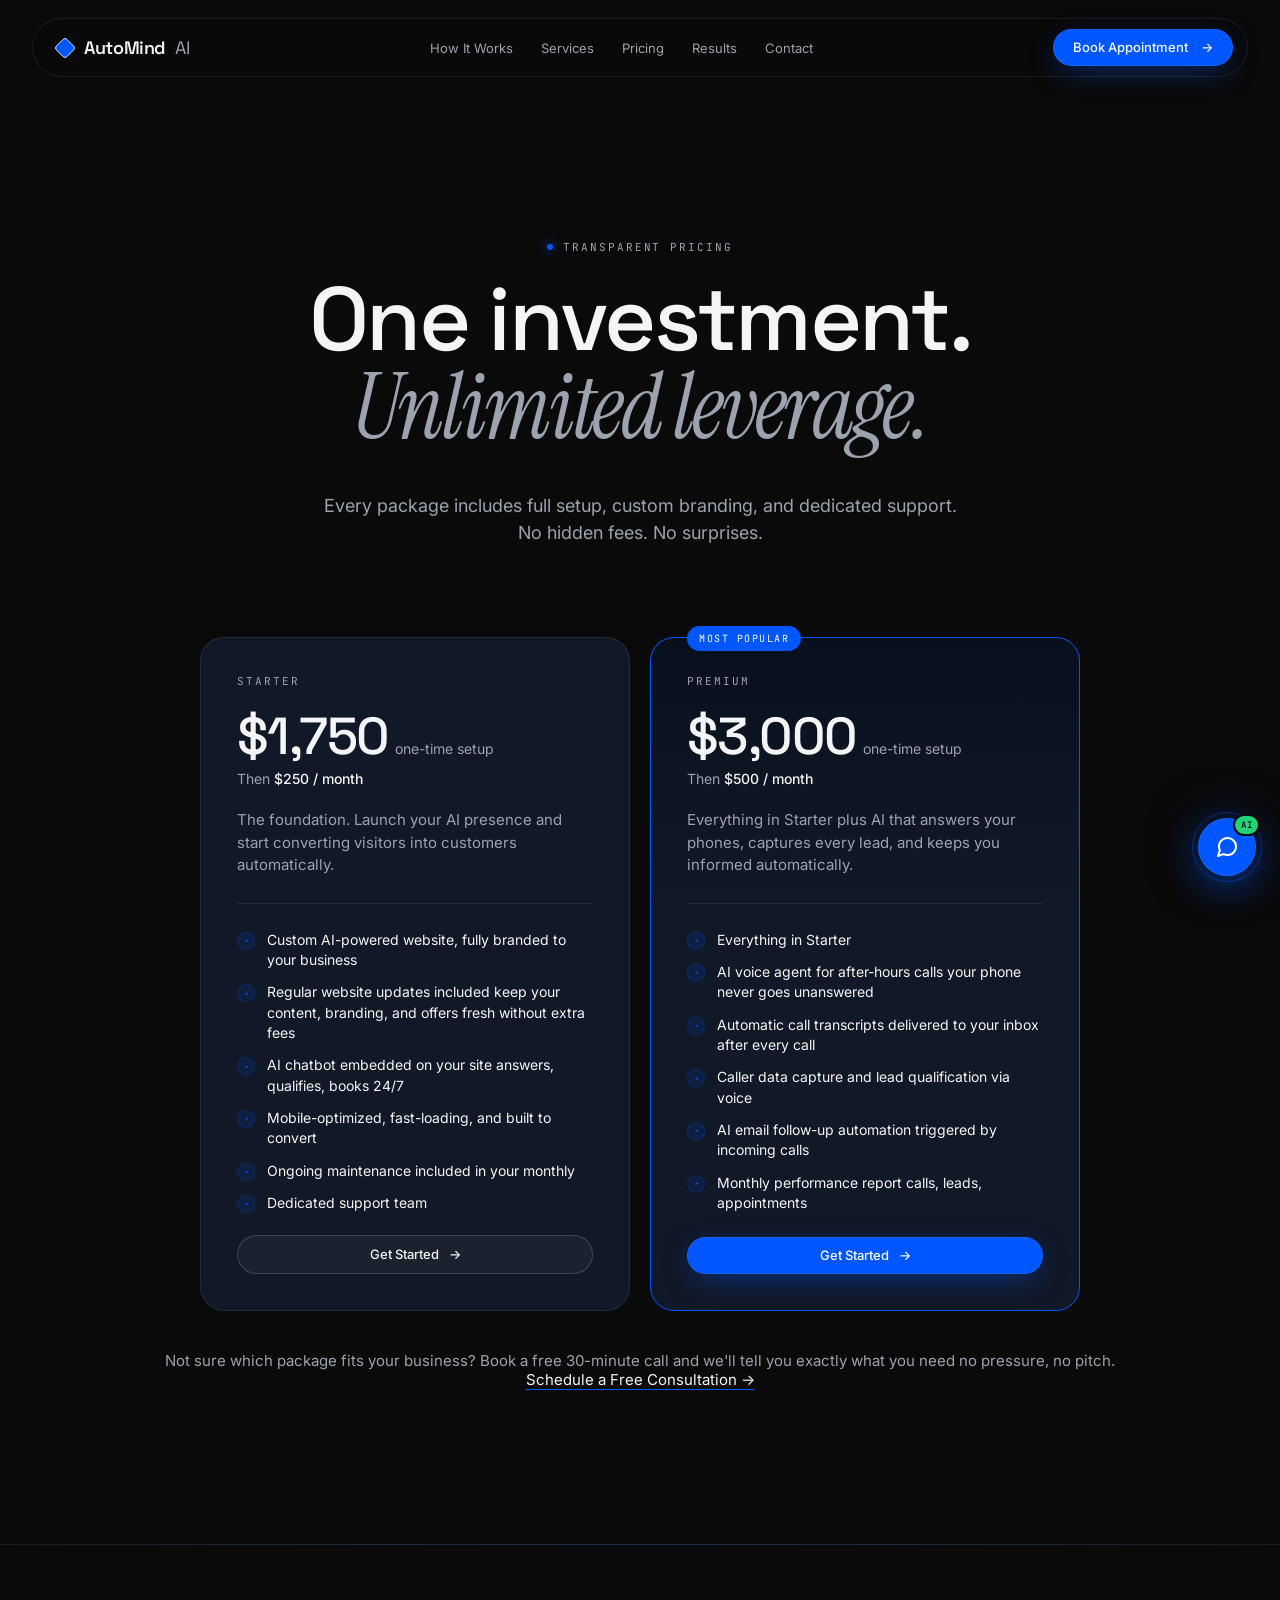
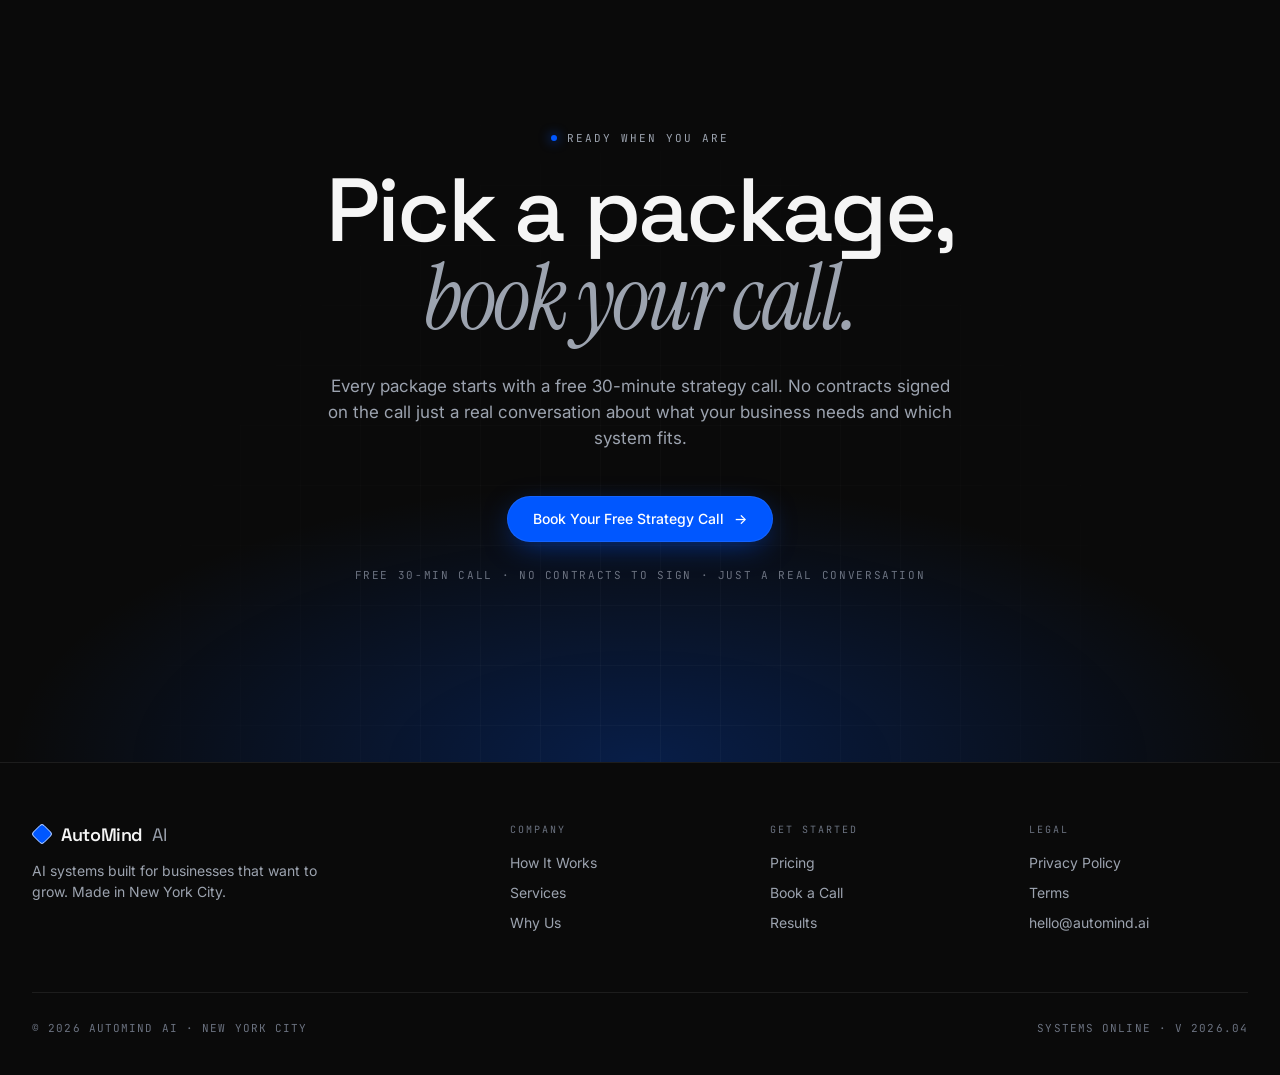
==== commit c276ec9b: "Pricing: bump Starter to $1,750 and remove à la carte menu Co-Authored-By: Claude Opus 4.7 <noreply@" ====
--- a/pricing.html
+++ b/pricing.html
@@ -240,7 +240,7 @@
    <div class="price-card">
     <span class="name">Starter</span>
     <div>
-     <div class="setup">$1,500<span>one-time setup</span></div>
+     <div class="setup">$1,750<span>one-time setup</span></div>
      <div class="monthly" style="margin-top:8px;">Then <strong>$250 / month</strong></div>
     </div>
     <div class="tagline">The foundation. Launch your AI presence and start converting visitors into customers automatically.</div>
@@ -281,25 +281,6 @@
  </div>
 </section>
 
-<!-- A LA CARTE MENU -->
-<section id="menu">
- <div class="container">
-  <div class="section-head center">
-   <span class="eyebrow">A la carte</span>
-   <h2 class="h1" style="text-align:center;">Pricing</h2>
-   <p class="body-text" style="text-align:center;">A feature-by-feature breakdown of everything we build.</p>
-  </div>
-  <div class="menu-wrap">
-   <div class="menu-row"><span class="menu-name">Website</span><span class="menu-dots"></span><span class="menu-price">$200<span>/mo</span></span></div>
-   <div class="menu-row"><span class="menu-name">AI Chatbot</span><span class="menu-dots"></span><span class="menu-price">$50<span>/mo</span></span></div>
-   <div class="menu-row"><span class="menu-name">Voice Agent</span><span class="menu-dots"></span><span class="menu-price">$150<span>/mo</span></span></div>
-   <div class="menu-row"><span class="menu-name">Email Follow-up Automation</span><span class="menu-dots"></span><span class="menu-price">$75<span>/mo</span></span></div>
-   <div class="menu-row"><span class="menu-name">Call Transcripts &amp; Lead Capture</span><span class="menu-dots"></span><span class="menu-price">$50<span>/mo</span></span></div>
-   <div class="menu-row"><span class="menu-name">Monthly Performance Report</span><span class="menu-dots"></span><span class="menu-price">$50<span>/mo</span></span></div>
-  </div>
-  <p class="menu-note">All features are bundled into our Starter and Premium plans</p>
- </div>
-</section>
 <!-- PRICING PAGE FINAL CTA -->
 <section class="final-cta">
  <div class="container">
@@ -448,7 +429,7 @@
  const SYSTEM = `You are the AutoMind AI website assistant. AutoMind AI is a done-for-you AI automation agency based in New York City that builds custom AI systems for businesses.
 
 Packages:
-- Starter: $1,500 setup + $250/mo AI-powered website with built-in chatbot, regular website updates included, ongoing maintenance, dedicated support.
+- Starter: $1,750 setup + $250/mo AI-powered website with built-in chatbot, regular website updates included, ongoing maintenance, dedicated support.
 - Premium (Most Popular): $3,000 setup + $500/mo Everything in Starter + AI voice agent for after-hours calls, automatic call transcripts emailed to the team, voice lead qualification, email follow-up automation, monthly performance report.
 
 A la carte (per month): Website $200, AI Chatbot $50, Voice Agent $150, Email Follow-up Automation $75, Call Transcripts & Lead Capture $50, Monthly Performance Report $50. All of these are bundled into the Starter and Premium plans.
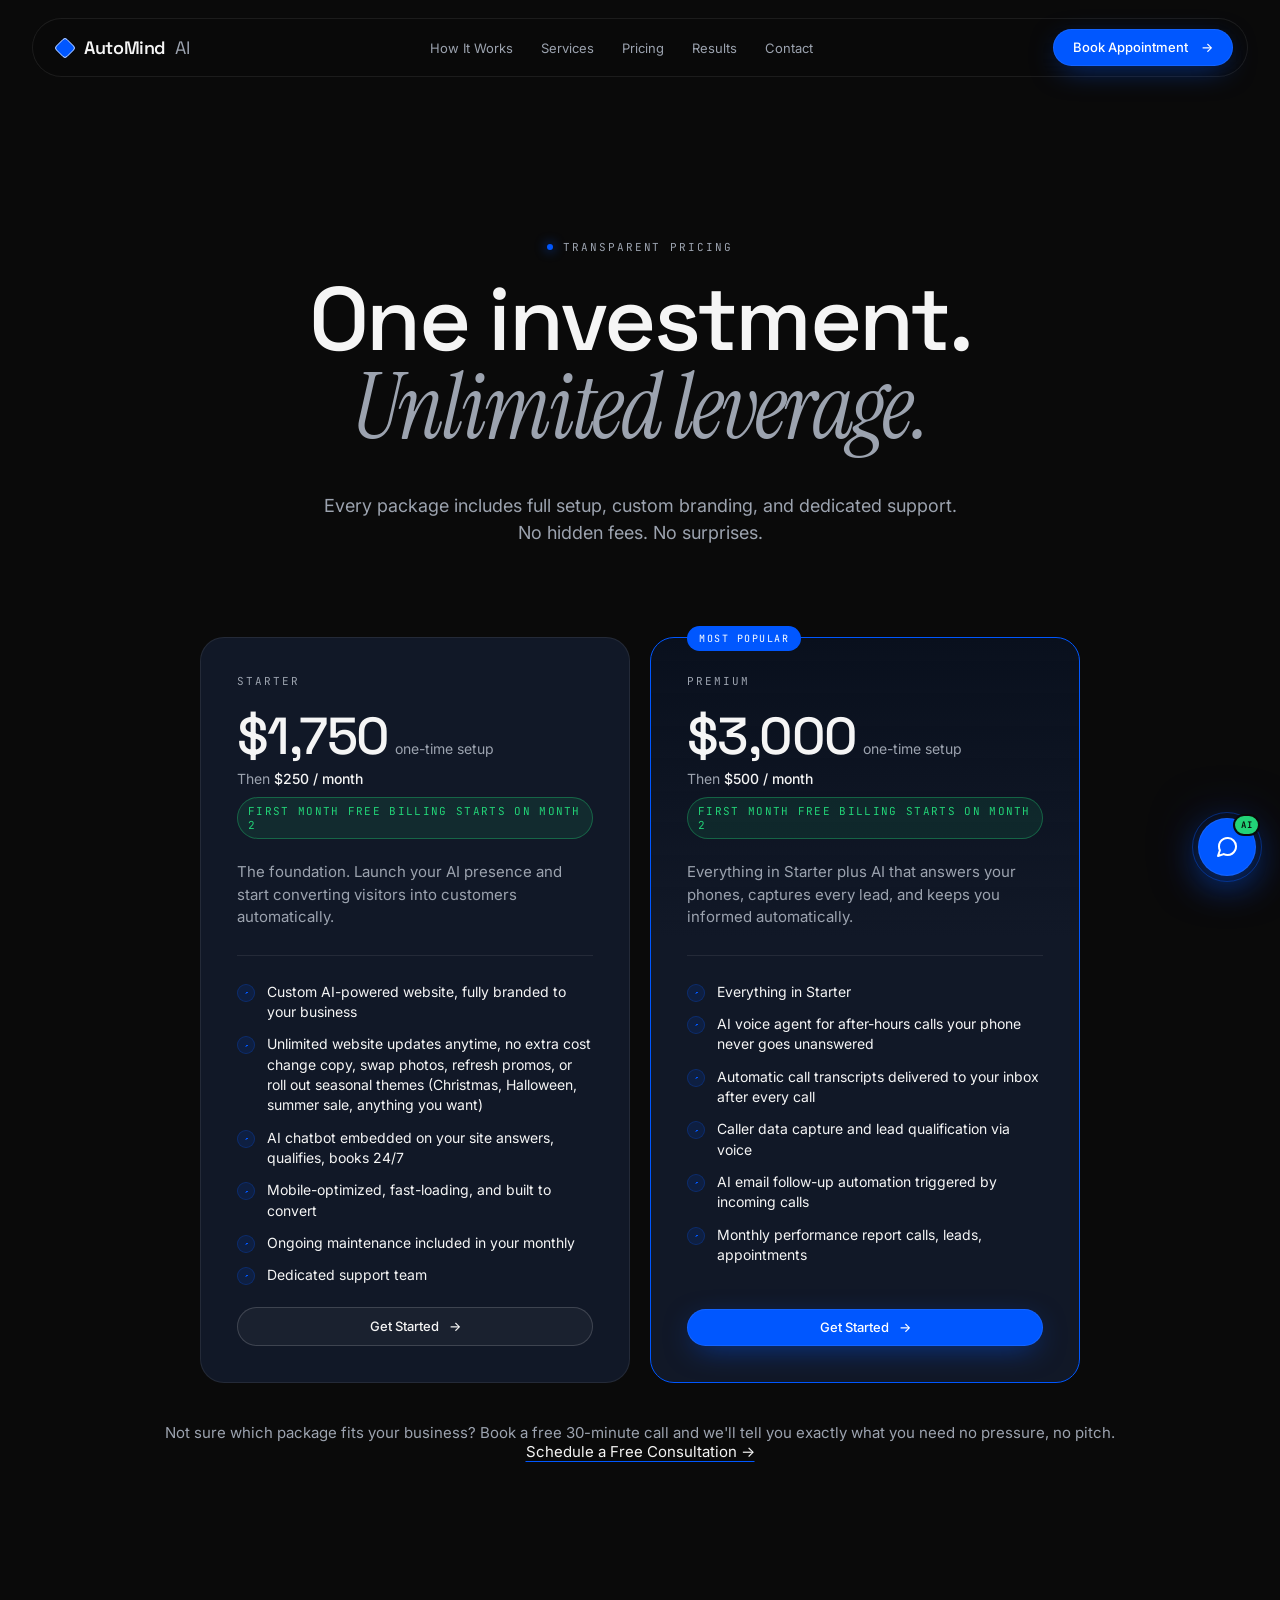
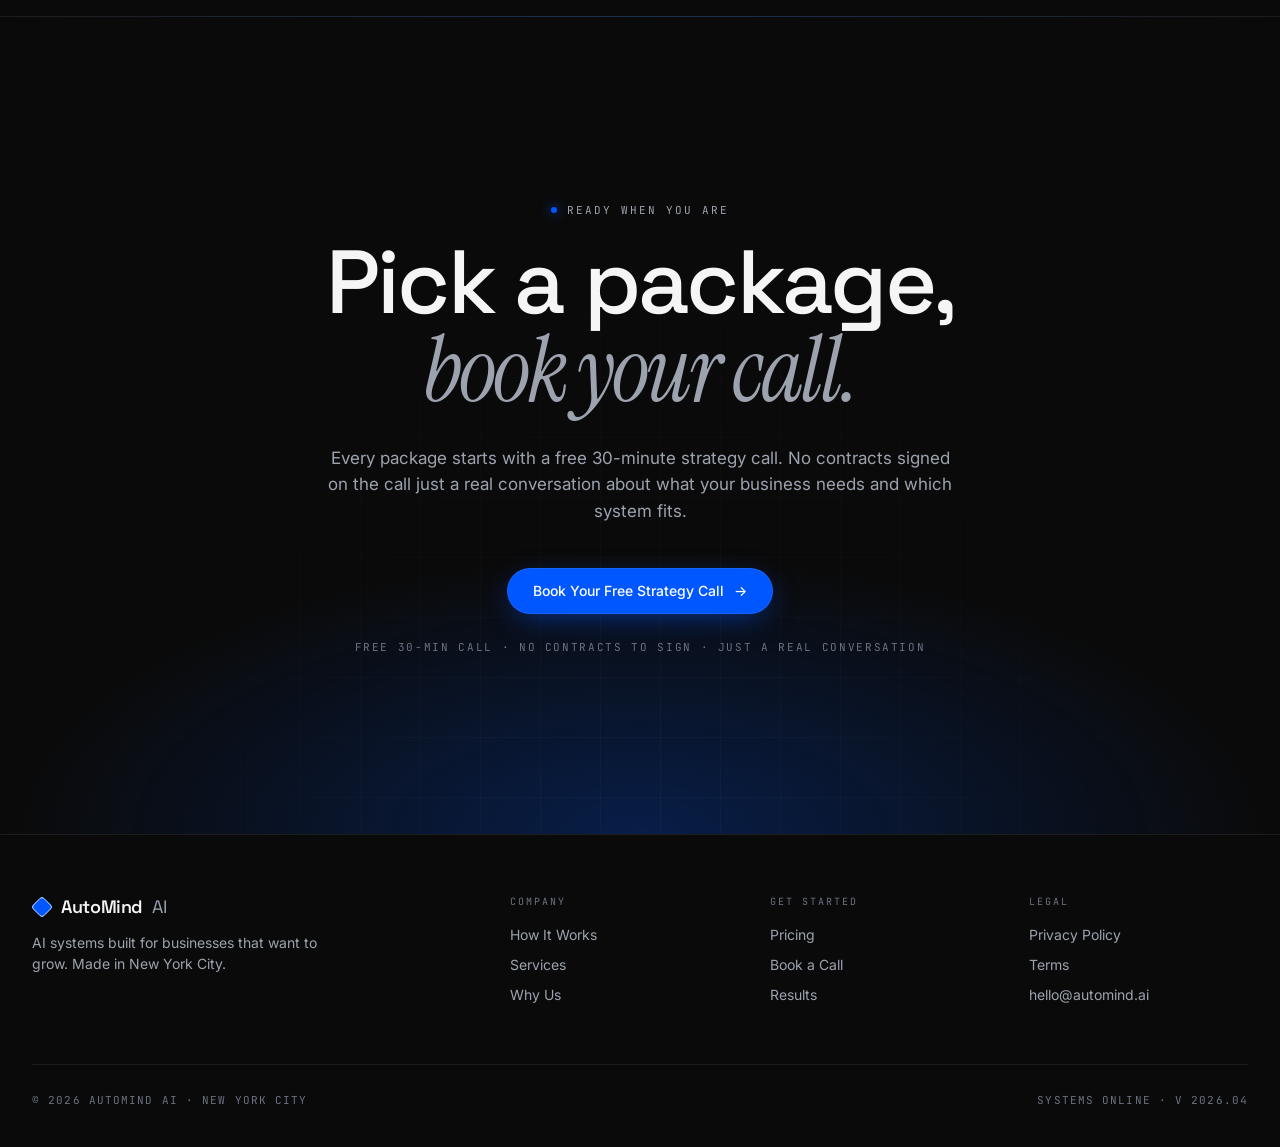
==== commit c3e39580: "Pricing: free first month + unlimited seasonal updates Add a 'first month free, billing starts on mo" ====
--- a/pricing.html
+++ b/pricing.html
@@ -139,6 +139,7 @@
 .price-card .setup span { font-size: 14px; color: var(--text-muted); font-weight: 400; letter-spacing: 0; margin-left: 6px; font-family: var(--font-body); }
 .price-card .monthly { font-family: var(--font-body); font-size: 14px; color: var(--text-muted); }
 .price-card .monthly strong { color: var(--text); font-weight: 500; }
+.price-card .free-month { display: inline-block; margin-top: 10px; font-family: var(--font-mono); font-size: 11px; letter-spacing: 0.12em; text-transform: uppercase; color: #22d377; background: rgba(34,211,119,0.10); border: 1px solid rgba(34,211,119,0.35); padding: 6px 10px; border-radius: 999px; }
 .price-card .tagline { font-size: 15px; line-height: 1.5; color: var(--text-muted); }
 .price-card ul { list-style: none; padding: 0; margin: 0; display: flex; flex-direction: column; gap: 12px; }
 .price-card li { display: flex; gap: 12px; font-size: 14px; line-height: 1.45; color: var(--text); }
@@ -242,12 +243,13 @@
     <div>
      <div class="setup">$1,750<span>one-time setup</span></div>
      <div class="monthly" style="margin-top:8px;">Then <strong>$250 / month</strong></div>
+     <div class="free-month">First month free billing starts on month 2</div>
     </div>
     <div class="tagline">The foundation. Launch your AI presence and start converting visitors into customers automatically.</div>
     <div class="divider"></div>
     <ul>
      <li>Custom AI-powered website, fully branded to your business</li>
-     <li>Regular website updates included keep your content, branding, and offers fresh without extra fees</li>
+     <li>Unlimited website updates anytime, no extra cost change copy, swap photos, refresh promos, or roll out seasonal themes (Christmas, Halloween, summer sale, anything you want)</li>
      <li>AI chatbot embedded on your site answers, qualifies, books 24/7</li>
      <li>Mobile-optimized, fast-loading, and built to convert</li>
      <li>Ongoing maintenance included in your monthly</li>
@@ -262,6 +264,7 @@
     <div>
      <div class="setup">$3,000<span>one-time setup</span></div>
      <div class="monthly" style="margin-top:8px;">Then <strong>$500 / month</strong></div>
+     <div class="free-month">First month free billing starts on month 2</div>
     </div>
     <div class="tagline">Everything in Starter plus AI that answers your phones, captures every lead, and keeps you informed automatically.</div>
     <div class="divider"></div>
@@ -429,10 +432,12 @@
  const SYSTEM = `You are the AutoMind AI website assistant. AutoMind AI is a done-for-you AI automation agency based in New York City that builds custom AI systems for businesses.
 
 Packages:
-- Starter: $1,750 setup + $250/mo AI-powered website with built-in chatbot, regular website updates included, ongoing maintenance, dedicated support.
+- Starter: $1,750 setup + $250/mo AI-powered website with built-in chatbot, unlimited website updates, ongoing maintenance, dedicated support.
 - Premium (Most Popular): $3,000 setup + $500/mo Everything in Starter + AI voice agent for after-hours calls, automatic call transcripts emailed to the team, voice lead qualification, email follow-up automation, monthly performance report.
 
-A la carte (per month): Website $200, AI Chatbot $50, Voice Agent $150, Email Follow-up Automation $75, Call Transcripts & Lead Capture $50, Monthly Performance Report $50. All of these are bundled into the Starter and Premium plans.
+First month is free billing starts on month 2 for both plans.
+
+Unlimited website updates: clients can request changes whenever they want at no extra cost copy, photos, promos, and seasonal themes (Christmas, Halloween, summer sale, anything they want).
 
 Setup typically takes 7 business days. Month-to-month after an initial 3-month commitment. Regular updates and maintenance included.
 
